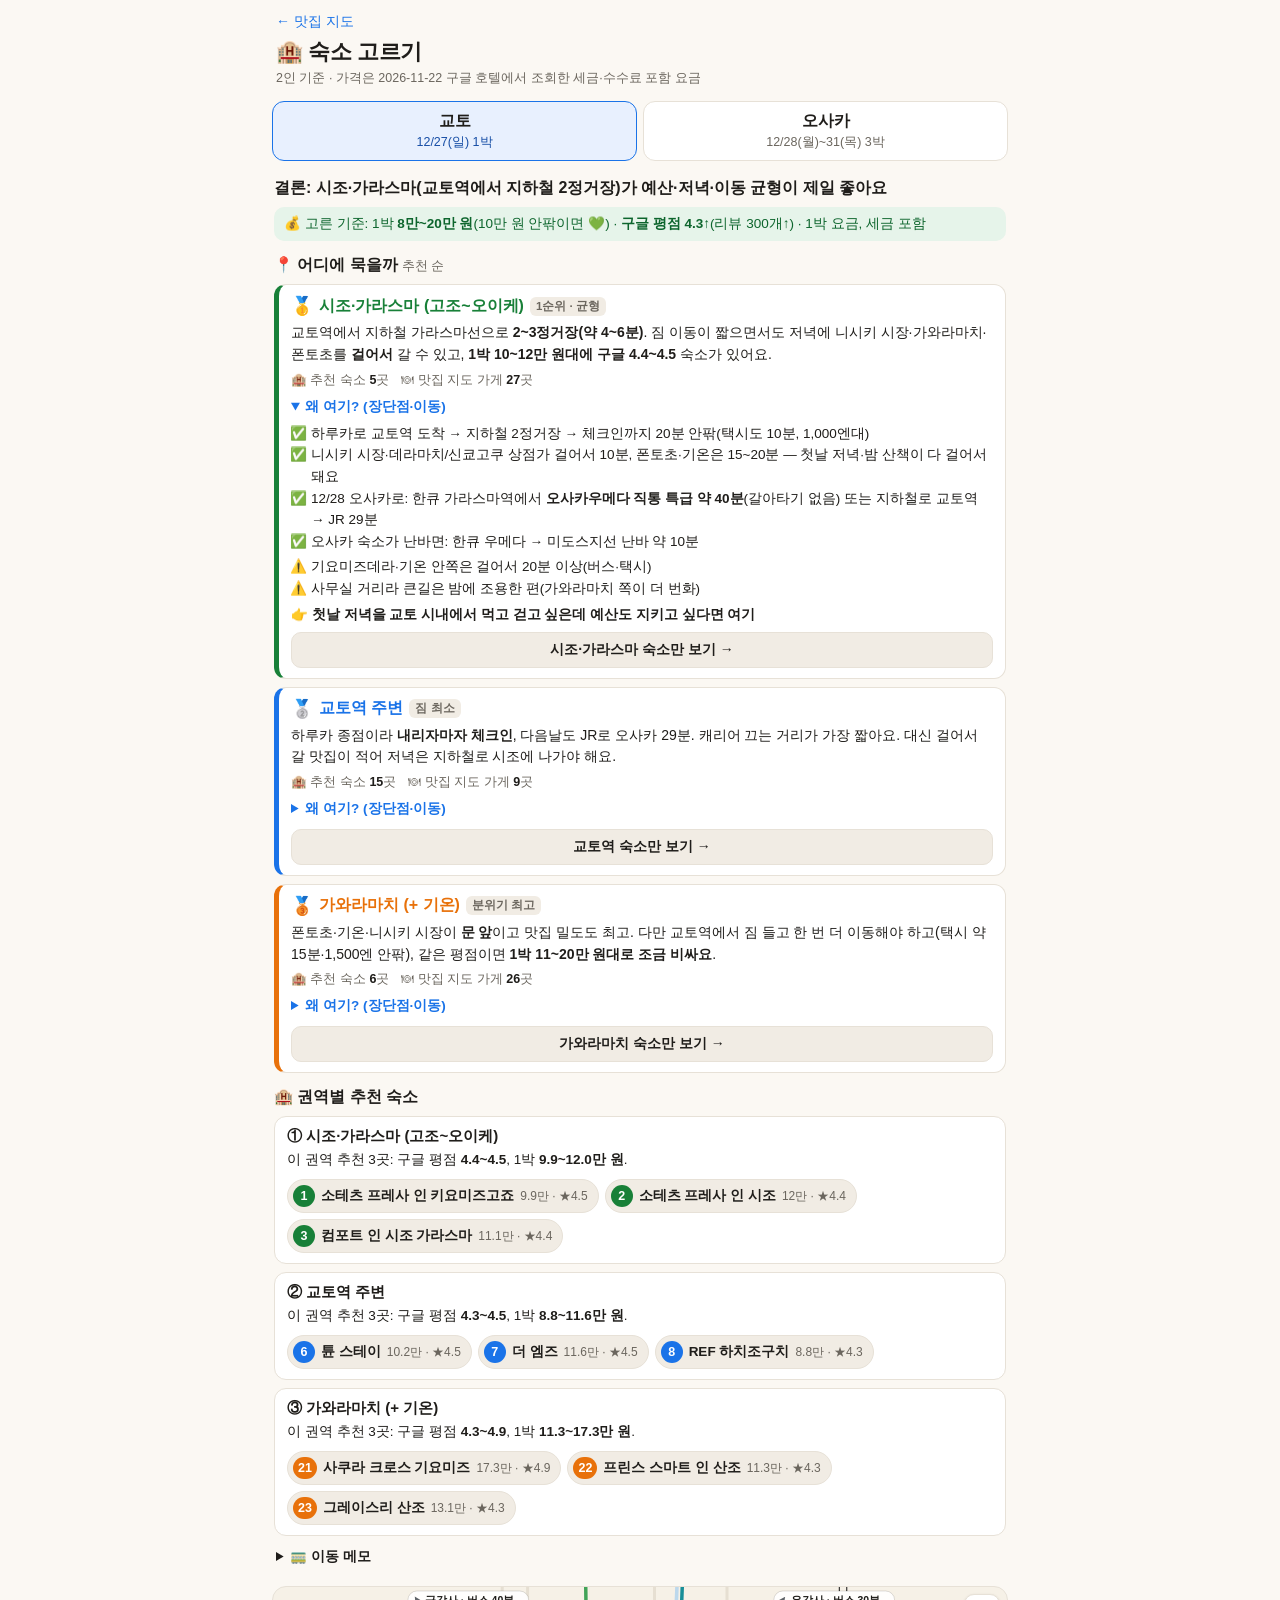
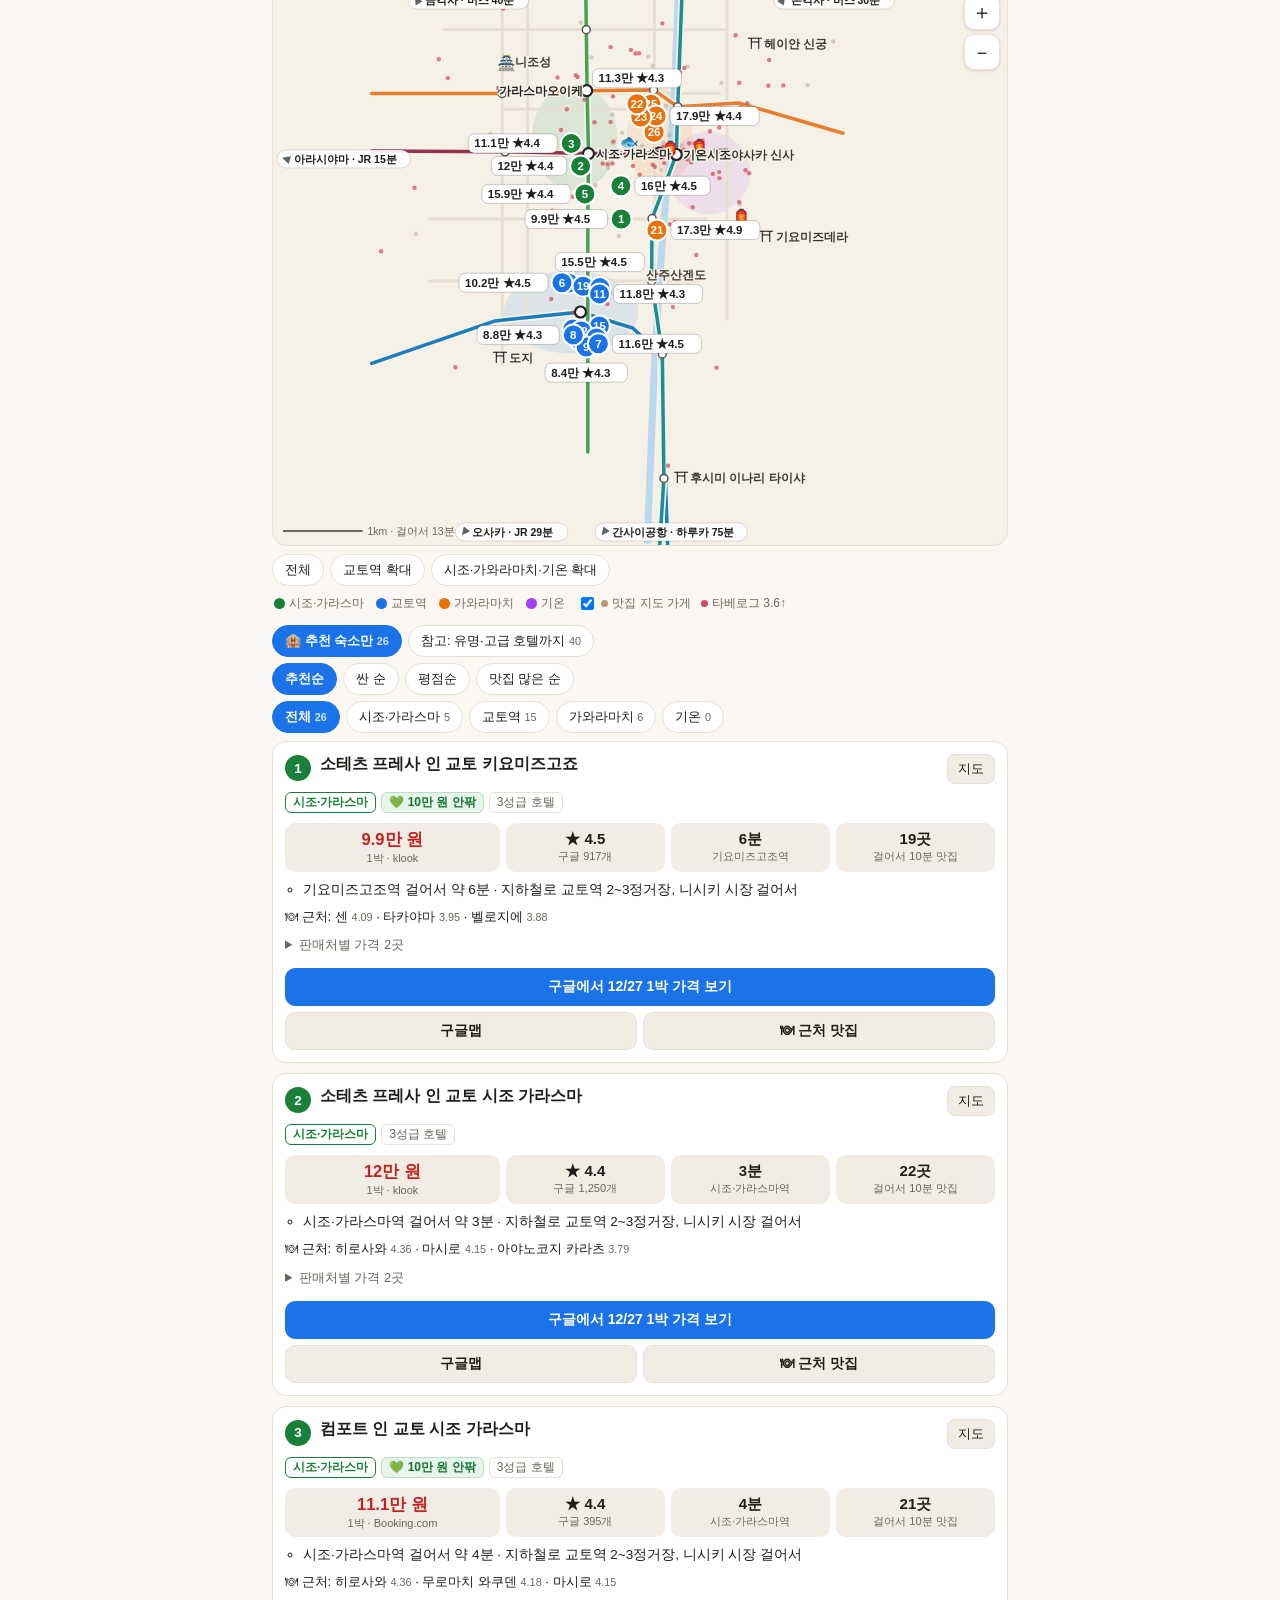
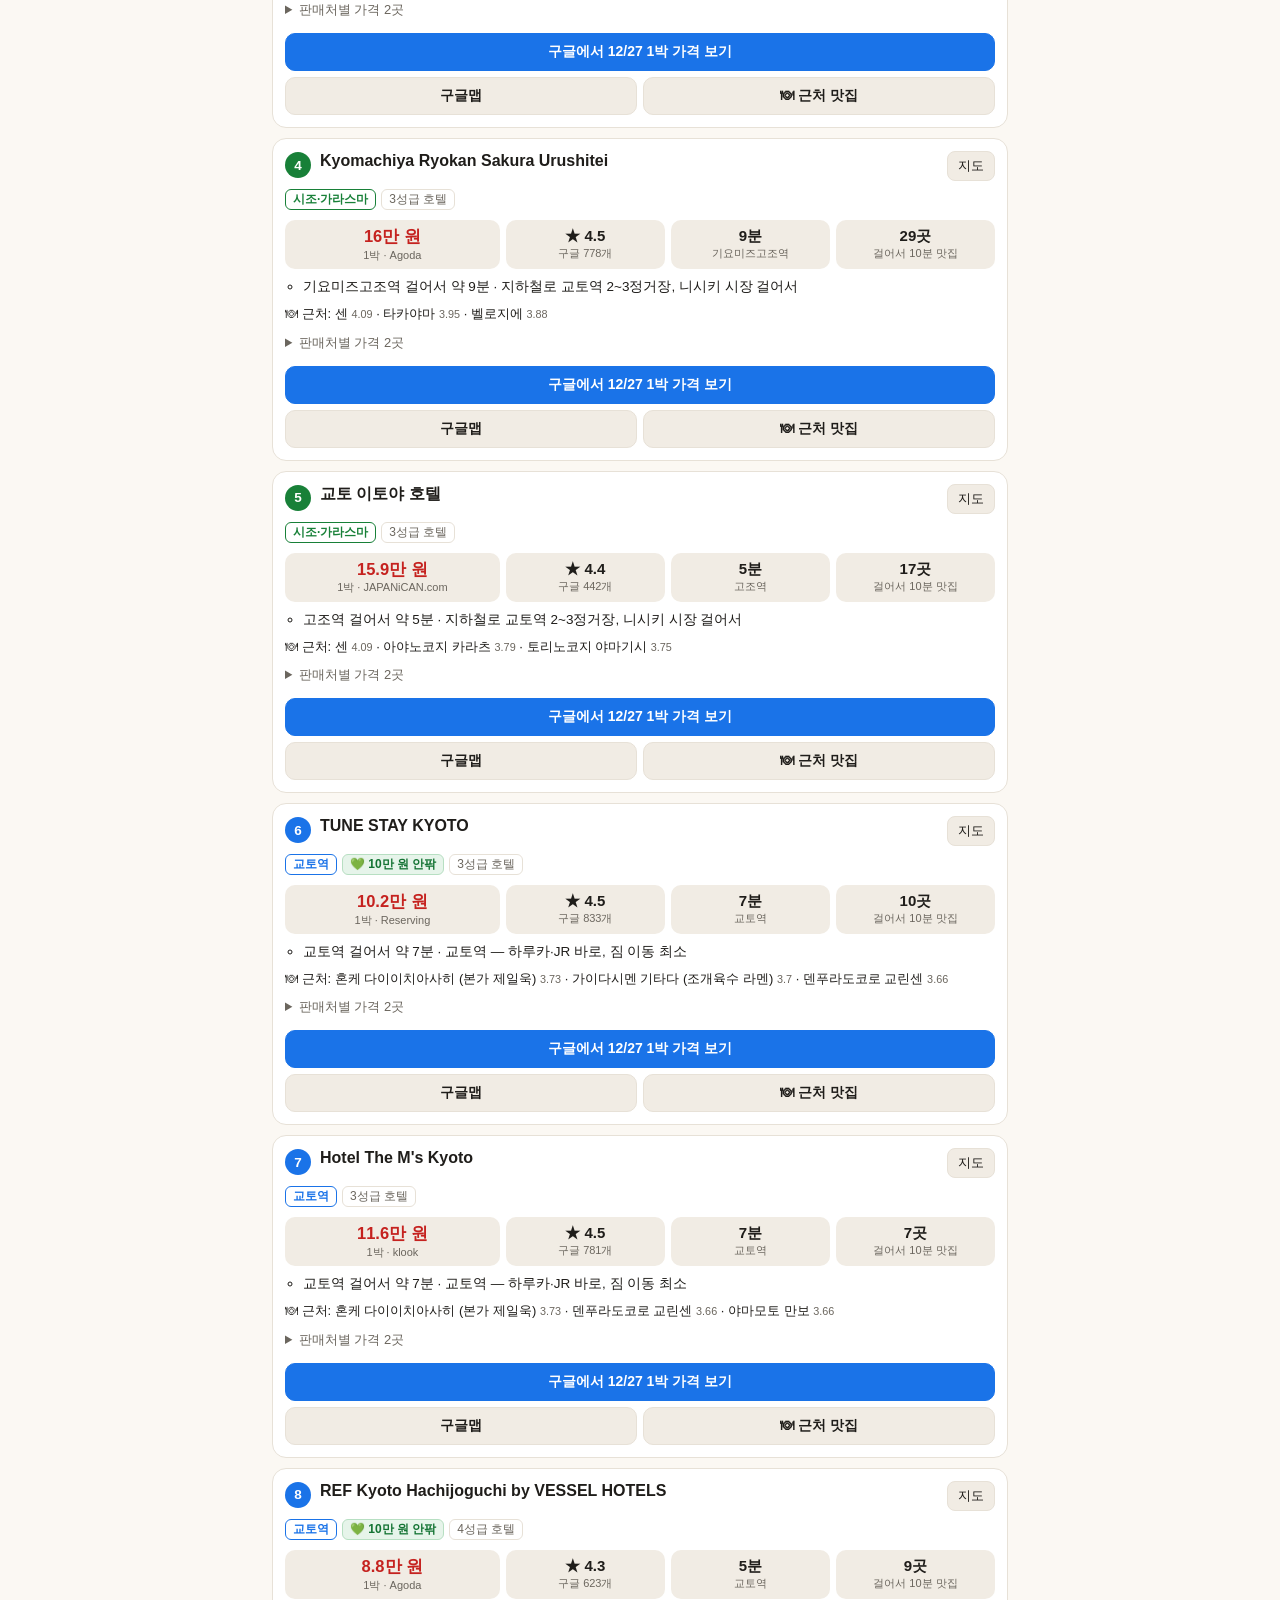
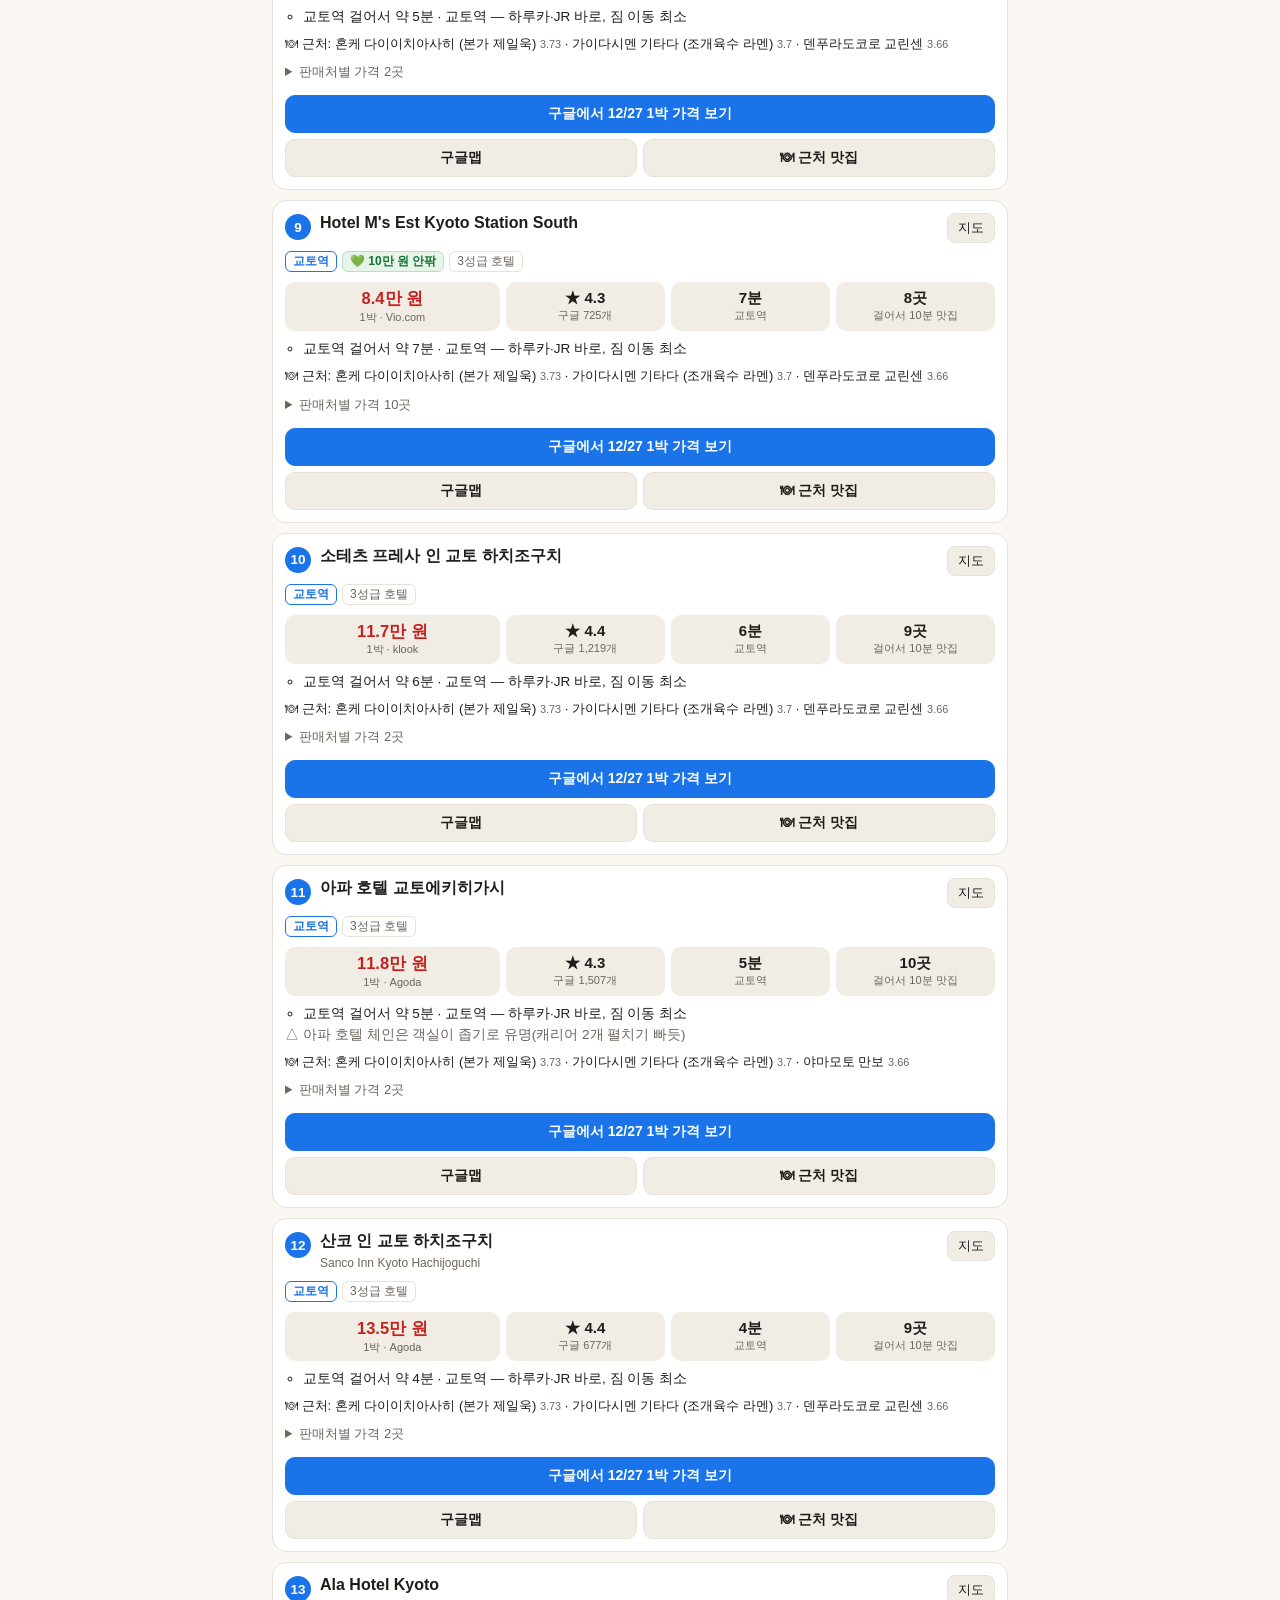
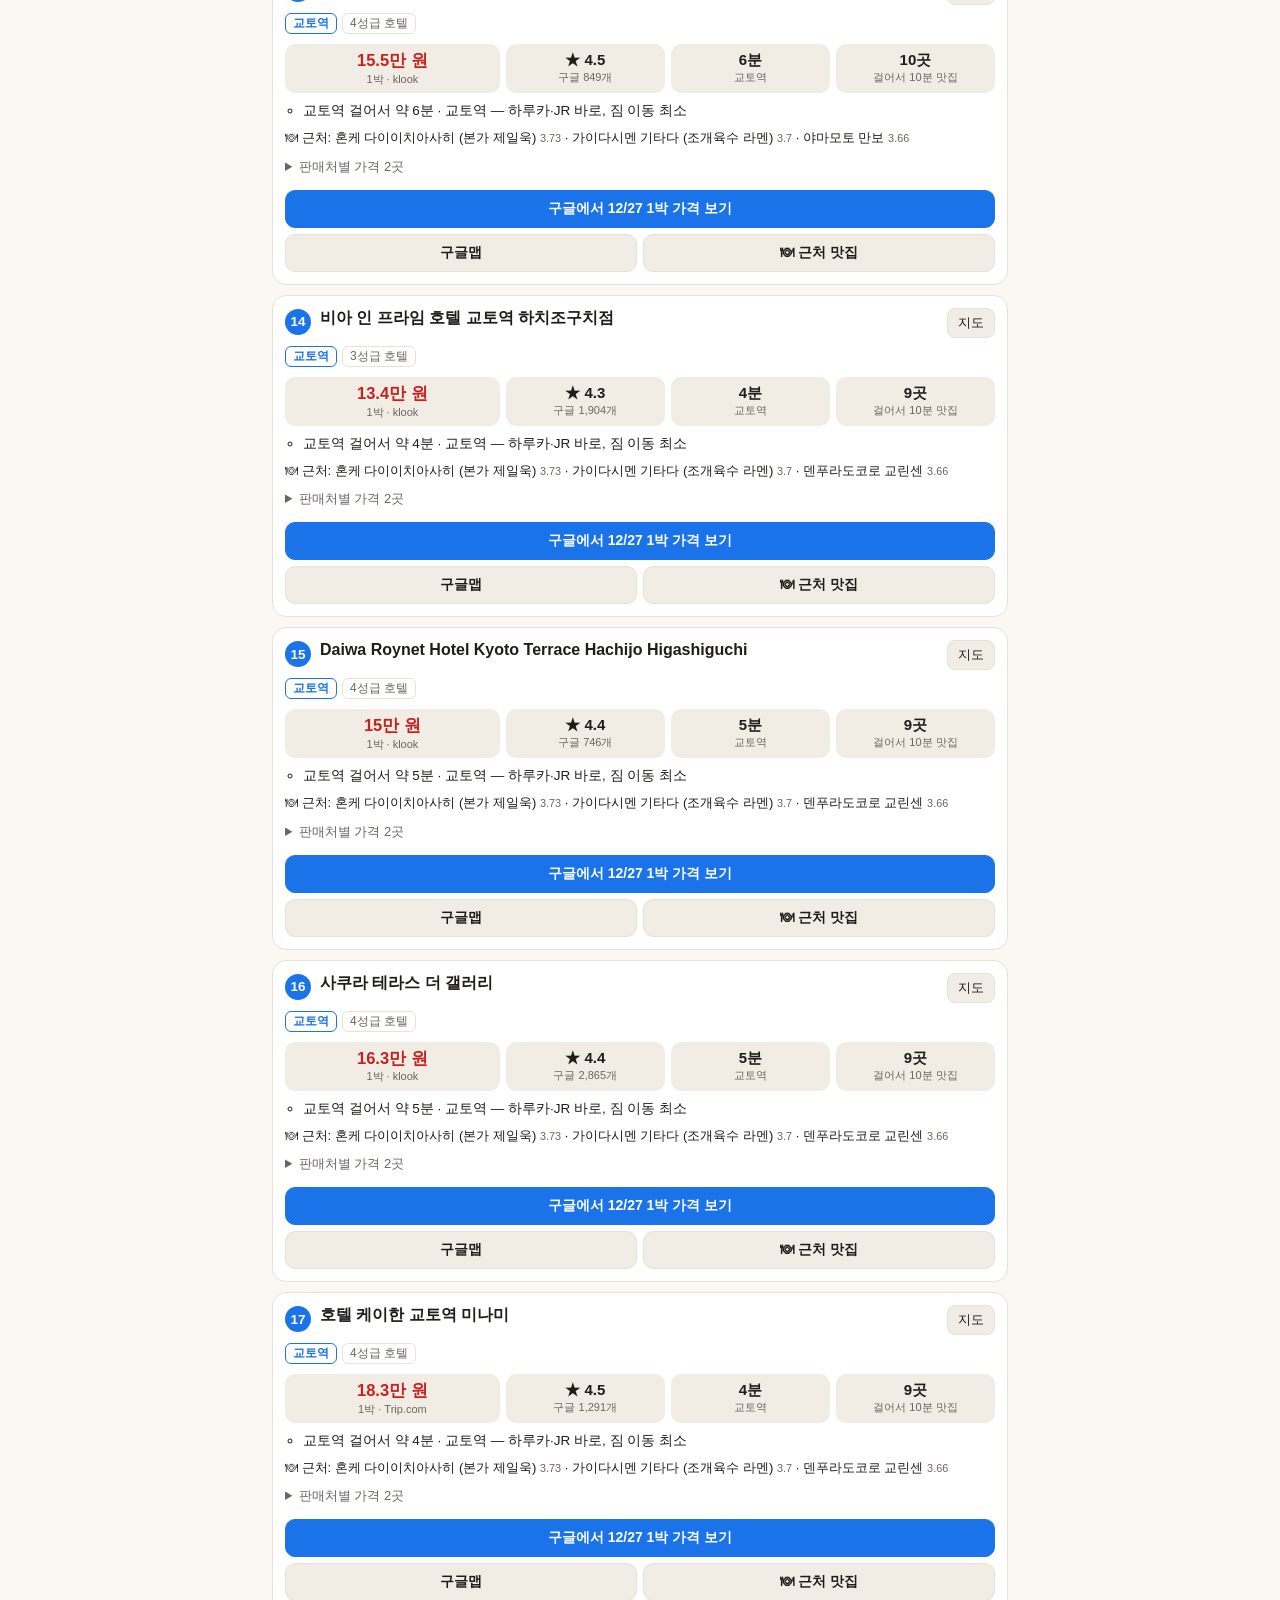
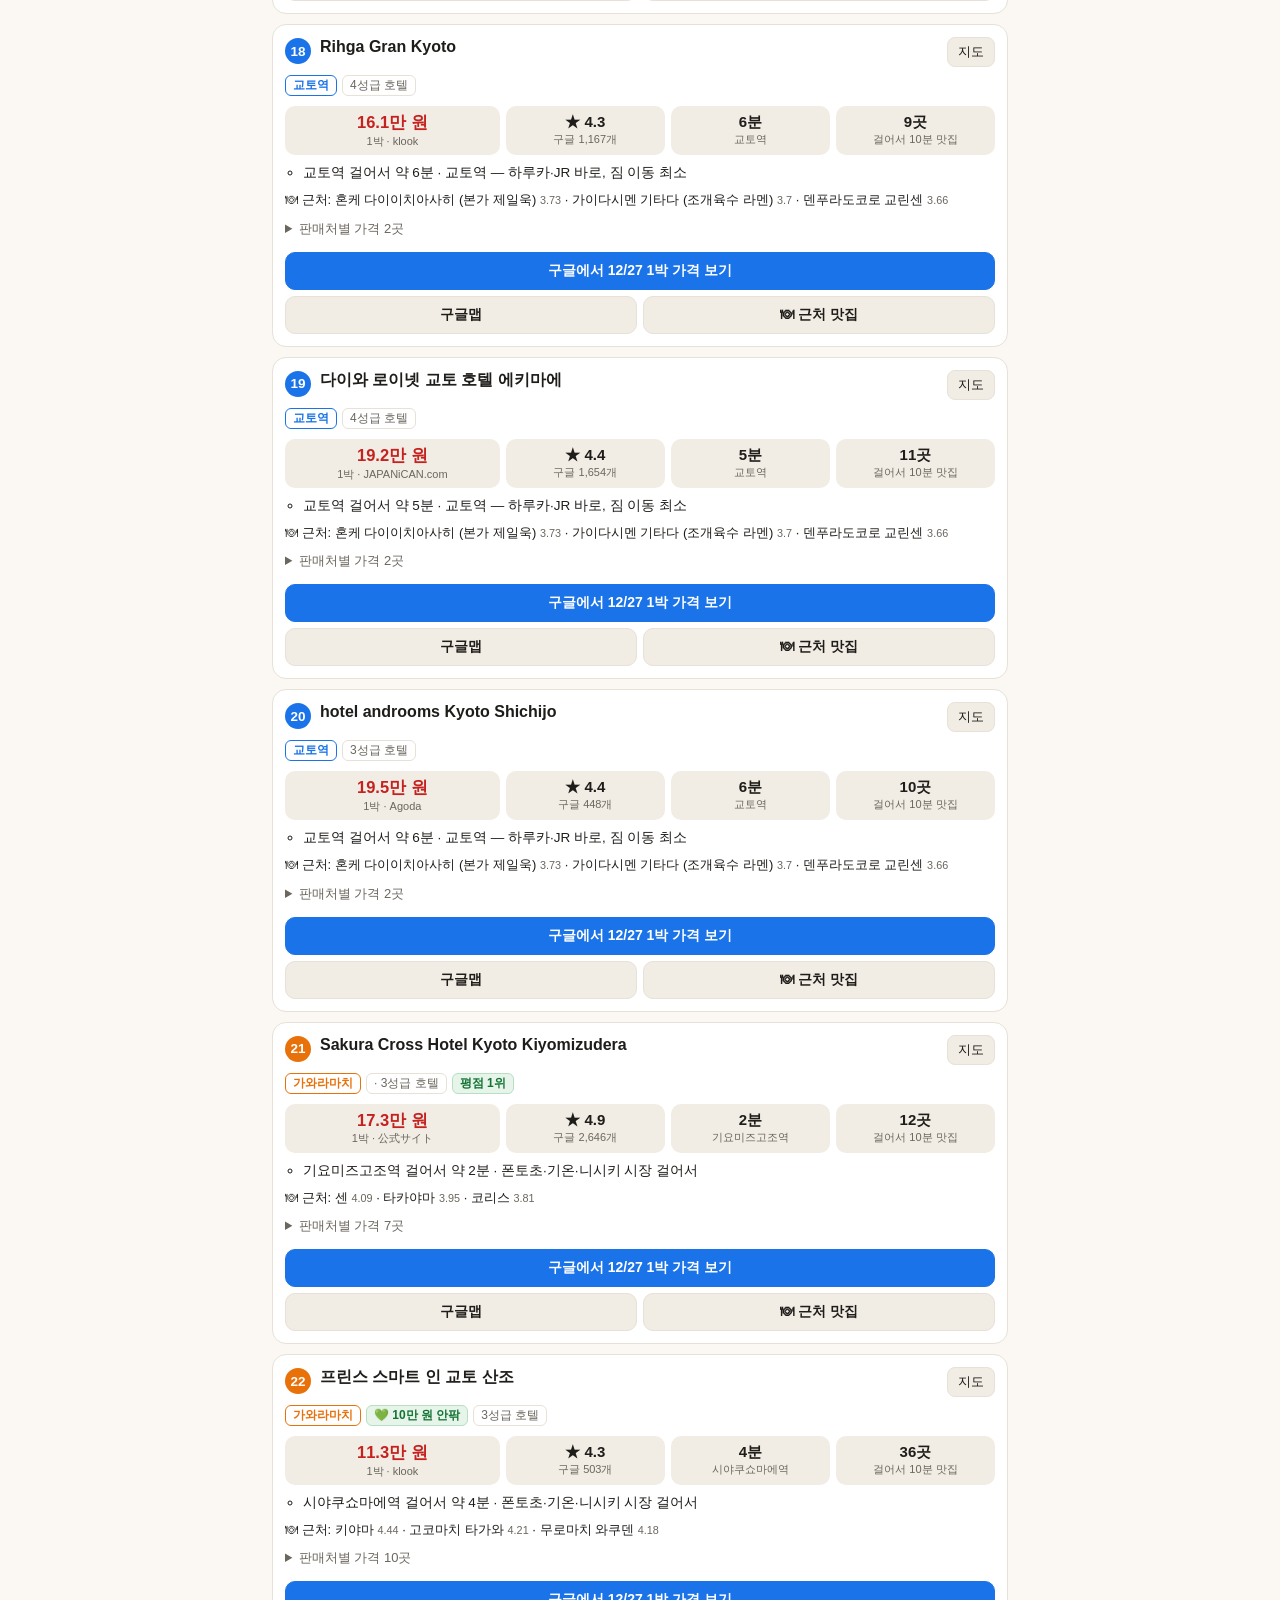
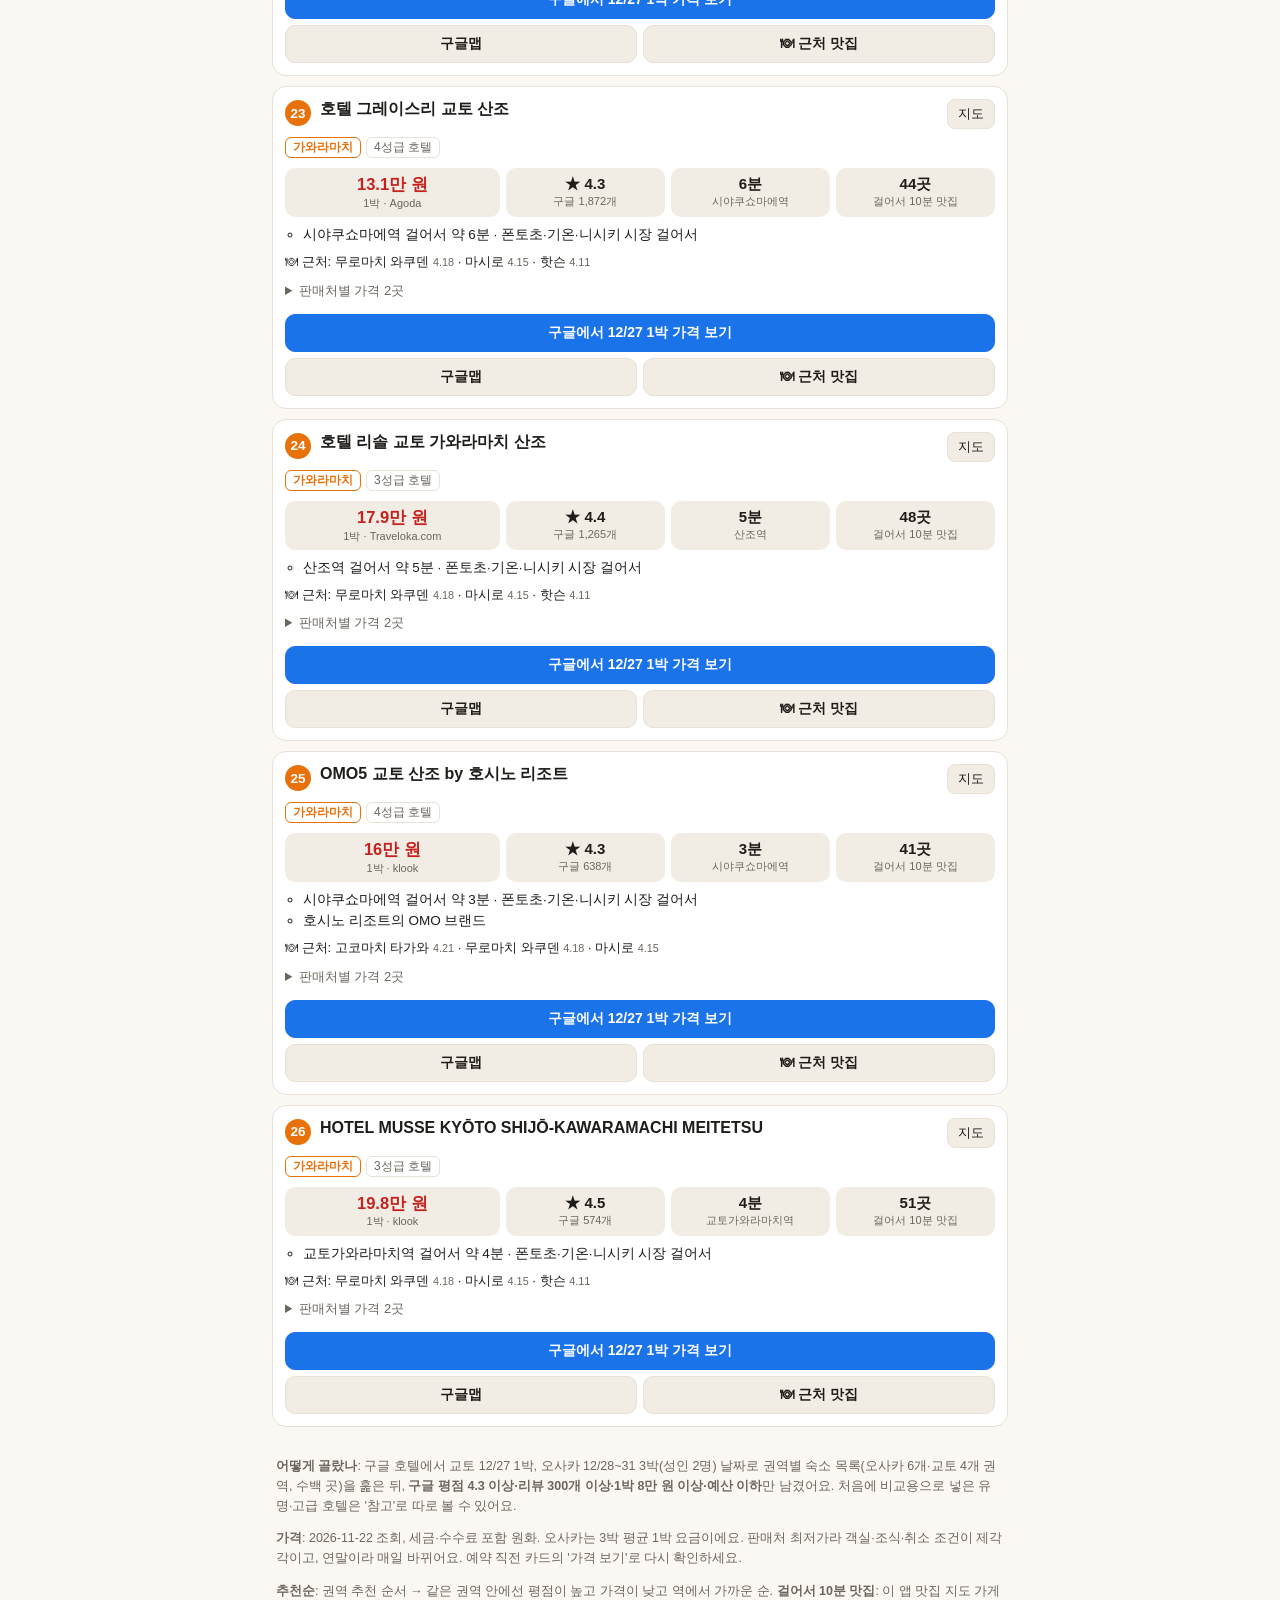
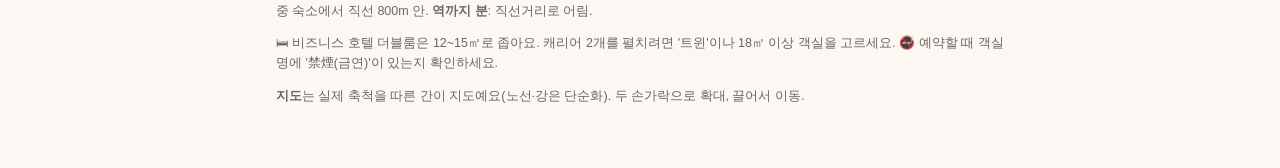
==== hotels.html @ 73c6dec4 "Add hotel picker page: Kyoto 12/27 + Osaka 12/28-31 with area recommendations - hotels.html: schemat" ====
<!doctype html>
<html lang="ko">
<head>
<meta charset="utf-8">
<meta name="viewport" content="width=device-width,initial-scale=1,viewport-fit=cover">
<title>숙소 고르기 · 교토 1박 + 오사카 3박</title>
<meta name="theme-color" content="#fbf8f3" media="(prefers-color-scheme: light)">
<meta name="theme-color" content="#14120f" media="(prefers-color-scheme: dark)">
<link rel="icon" href="assets/icons/icon-192.png">
<link rel="stylesheet" href="assets/hotels.css">
</head>
<body>
<header class="top">
  <a class="back" href="./">← 맛집 지도</a>
  <h1>🏨 숙소 고르기</h1>
  <p class="sub" id="sub"></p>
</header>
<nav class="ctabs" id="ctabs" role="tablist"></nav>
<section class="pick" id="pick"></section>
<section class="mapbox">
  <div class="smap" id="smap" aria-label="간이 지도"></div>
  <div class="zoom"><button type="button" id="zin" aria-label="확대">＋</button><button type="button" id="zout" aria-label="축소">－</button></div>
  <div class="peek" id="peek" hidden></div>
</section>
<div class="presets" id="presets"></div>
<div class="legend" id="legend"></div>
<div class="tools">
  <div class="seg" id="budgetSeg"></div>
  <div class="seg" id="sortSeg"></div>
  <div class="seg" id="areaSeg"></div>
</div>
<ol class="hlist" id="hlist"></ol>
<footer class="foot" id="foot"></footer>
<div class="toast" id="toast" hidden></div>
<script src="data/hotels.js"></script>
<script src="assets/hotels.js"></script>
</body>
</html>
---- assets/hotels.css ----
:root {
  --bg: #fbf8f3; --card: #fff; --ink: #1f1d1a; --muted: #6b665e; --line: #e7e1d7; --chip: #f1ece4; --blue: #1a73e8;
  --paper: #f6f1e7; --street: #e6dfd2; --river: #bcd8ec; --st: #ffffff;
  font-family: -apple-system, BlinkMacSystemFont, "Apple SD Gothic Neo", "Pretendard", "Noto Sans KR", "Hiragino Sans", "Noto Sans JP", "Segoe UI", sans-serif;
}
@media (prefers-color-scheme: dark) {
  :root { --bg: #14120f; --card: #1e1b17; --ink: #f2eee6; --muted: #b3aa9c; --line: #34302a; --chip: #2a2621; --paper: #1b1915; --street: #2c2822; --river: #24415a; --st: #1e1b17; }
}
* { box-sizing: border-box; }
[hidden] { display: none !important; }
html, body { margin: 0; background: var(--bg); color: var(--ink); -webkit-text-size-adjust: 100%; }
body { max-width: 760px; margin: 0 auto; padding: 0 0 calc(40px + env(safe-area-inset-bottom)); }
button { font: inherit; color: inherit; cursor: pointer; }
a { color: var(--blue); }
@media (prefers-color-scheme: dark) { a { color: #8ab4f8; } }

.top { padding: 12px 16px 4px; }
.top .back { font-size: 14px; text-decoration: none; }
.top h1 { margin: 6px 0 0; font-size: 22px; letter-spacing: -0.02em; }
.top .sub { margin: 3px 0 0; font-size: 12.5px; color: var(--muted); }

.ctabs { display: grid; grid-template-columns: 1fr 1fr; gap: 6px; padding: 10px 12px 4px; position: sticky; top: 0; z-index: 20; background: var(--bg); }
.ctabs button { border: 1.5px solid var(--line); background: var(--card); border-radius: 12px; padding: 9px 6px; text-align: center; line-height: 1.25; }
.ctabs button b { font-size: 16px; display: block; }
.ctabs button span { font-size: 12.5px; color: var(--muted); }
.ctabs button[aria-selected="true"] { border-color: var(--blue); background: #e8f0fe; }
.ctabs button[aria-selected="true"] span { color: #174ea6; }
@media (prefers-color-scheme: dark) { .ctabs button[aria-selected="true"] { background: #1c2b44; } .ctabs button[aria-selected="true"] span { color: #a8c7fa; } }

.pick { padding: 6px 14px 4px; }
.pick h2 { font-size: 16px; margin: 6px 0 8px; line-height: 1.4; }
.pk { background: var(--card); border: 1px solid var(--line); border-radius: 12px; padding: 10px 12px; margin-bottom: 8px; }
.pk-h { font-weight: 700; font-size: 15px; }
.pk p { margin: 4px 0 8px; font-size: 13.5px; line-height: 1.55; color: var(--ink); }
.pk-hs { display: flex; flex-wrap: wrap; gap: 6px; }
.pk-hs button { display: inline-flex; align-items: center; gap: 6px; border: 1px solid var(--line); background: var(--chip); border-radius: 999px; padding: 5px 10px 5px 5px; font-size: 13.5px; font-weight: 600; }
.pk-hs small { font-weight: 400; color: var(--muted); font-size: 12px; }
.move { font-size: 13.5px; margin: 4px 2px 6px; }
.move summary { cursor: pointer; font-weight: 600; padding: 4px 0; }
.move ul { margin: 4px 0 0; padding-left: 18px; line-height: 1.6; }
.warn { font-size: 13px; background: #fff4e5; border: 1px solid #f5c98b; color: #6b4300; border-radius: 10px; padding: 8px 10px; margin: 6px 0; line-height: 1.5; }
@media (prefers-color-scheme: dark) { .warn { background: #3a2a12; border-color: #6b4c1f; color: #ffd28a; } }
.no { display: inline-grid; place-items: center; min-width: 22px; height: 22px; border-radius: 999px; color: #fff; font-size: 12.5px; font-weight: 700; padding: 0 5px; }

.mapbox { position: relative; margin: 6px 12px 0; }
.smap { height: min(72vh, 560px); min-height: 340px; background: var(--paper); border: 1px solid var(--line); border-radius: 14px; overflow: hidden; touch-action: none; user-select: none; -webkit-user-select: none; cursor: grab; }
.smap svg { display: block; font-family: inherit; }
.smap .zone { opacity: 0.11; }
.smap .zone-t { font-size: 12px; font-weight: 800; opacity: 0.85; paint-order: stroke; stroke: var(--paper); stroke-width: 3px; }
.smap .street { fill: none; stroke: var(--street); stroke-width: 3; stroke-linecap: round; }
.smap .river { fill: none; stroke: var(--river); stroke-width: 7; stroke-linecap: round; stroke-linejoin: round; }
.smap .rail-case { fill: none; stroke: var(--paper); stroke-width: 7; stroke-linecap: round; stroke-linejoin: round; }
.smap .rail { fill: none; stroke-width: 3.5; stroke-linecap: round; stroke-linejoin: round; opacity: 0.9; }
.smap .st { fill: var(--st); stroke: #555; stroke-width: 1.5; }
.smap .st.main { stroke: #222; stroke-width: 2.2; }
.smap .st-t { font-size: 10.5px; fill: #555; paint-order: stroke; stroke: var(--paper); stroke-width: 3px; }
.smap .st-t.main { font-size: 11.5px; font-weight: 700; fill: #222; }
.smap .dot { fill: #b89a78; opacity: 0.45; }
.smap .dot.hi { fill: #d1495b; opacity: 0.7; }
.smap .lm-e { font-size: 15px; text-anchor: middle; }
.smap .lm-t { font-size: 11.5px; font-weight: 600; fill: #3d382f; paint-order: stroke; stroke: var(--paper); stroke-width: 3px; }
.smap .pin { cursor: pointer; }
.smap .pin .hit { fill: transparent; }
.smap .pin circle:not(.hit):not(.ring) { stroke: #fff; stroke-width: 2; }
.smap .pin .ring { fill: none; stroke: var(--blue); stroke-width: 3; }
.smap .pin text { fill: #fff; font-size: 11.5px; font-weight: 800; text-anchor: middle; pointer-events: none; }
.smap .pin.on text { font-size: 13px; }
.smap .chip rect { fill: var(--card); stroke: #0003; stroke-width: 1; }
.smap .chip text { font-size: 11.5px; font-weight: 700; fill: var(--ink); }
.smap .chip .t1 { font-size: 12.5px; font-weight: 800; }
.smap .chip.on rect { stroke: var(--blue); stroke-width: 2; }
.smap .far path { fill: #5f6368; }
.smap .far rect { fill: var(--card); stroke: #0002; opacity: 0.92; }
.smap .far .f1 { font-size: 10.5px; font-weight: 700; fill: var(--ink); }
.smap .scale line { stroke: var(--muted); stroke-width: 2; }
.smap .scale text { font-size: 10.5px; fill: var(--muted); }
@media (prefers-color-scheme: dark) {
  .smap .st { stroke: #bbb; } .smap .st.main { stroke: #eee; } .smap .st-t { fill: #bbb; } .smap .st-t.main { fill: #eee; } .smap .lm-t { fill: #e8e2d6; }
}
.zoom { position: absolute; right: 8px; top: 8px; display: flex; flex-direction: column; gap: 4px; }
.zoom button { width: 36px; height: 36px; border-radius: 10px; border: 1px solid var(--line); background: var(--card); font-size: 20px; line-height: 1; box-shadow: 0 1px 3px #0002; }
.peek { position: absolute; left: 8px; right: 8px; bottom: 8px; background: var(--card); border: 1px solid var(--line); border-radius: 12px; padding: 10px 12px; box-shadow: 0 4px 16px #0003; }
.peek .x { position: absolute; right: 6px; top: 6px; border: 0; background: none; font-size: 16px; width: 32px; height: 32px; }
.pk-n { display: flex; align-items: center; gap: 7px; padding-right: 30px; font-size: 15px; }
.pk-m { font-size: 13px; color: var(--muted); margin: 4px 0 8px; }
.pk-m b { color: var(--ink); }
.pk-b { display: flex; gap: 8px; }
.pk-b button, .pk-b a { flex: 1; text-align: center; border: 1px solid var(--line); border-radius: 10px; padding: 8px; font-size: 14px; background: var(--chip); text-decoration: none; color: var(--ink); font-weight: 600; }
.pk-b a { background: var(--blue); border-color: var(--blue); color: #fff; }

.presets { display: flex; gap: 6px; overflow-x: auto; padding: 8px 12px 2px; scrollbar-width: none; }
.presets::-webkit-scrollbar { display: none; }
.presets button { white-space: nowrap; border: 1px solid var(--line); background: var(--card); border-radius: 999px; padding: 6px 12px; font-size: 13px; }
.legend { display: flex; flex-wrap: wrap; gap: 4px 12px; padding: 6px 14px; font-size: 12px; color: var(--muted); align-items: center; }
.legend span, .legend label { display: inline-flex; align-items: center; gap: 4px; }
.legend i { display: inline-block; width: 11px; height: 11px; border-radius: 99px; }
.legend i.dl { width: 7px; height: 7px; background: #b89a78; }
.legend i.dl.hi { background: #d1495b; margin-left: 6px; }

.tools { padding: 6px 12px 2px; display: flex; flex-direction: column; gap: 6px; position: sticky; top: 62px; z-index: 10; background: var(--bg); }
.seg { display: flex; gap: 6px; overflow-x: auto; scrollbar-width: none; }
.seg::-webkit-scrollbar { display: none; }
.seg button { white-space: nowrap; border: 1px solid var(--line); background: var(--card); border-radius: 999px; padding: 6px 12px; font-size: 13px; }
.seg button small { color: var(--muted); }
.seg button[aria-pressed="true"] { background: var(--blue); border-color: var(--blue); color: #fff; font-weight: 600; }
.seg button[aria-pressed="true"] small { color: #fffc; }

.hlist { list-style: none; margin: 0; padding: 6px 12px; display: flex; flex-direction: column; gap: 10px; }
.hc { background: var(--card); border: 1px solid var(--line); border-radius: 14px; padding: 12px; scroll-margin-top: 130px; transition: box-shadow 0.2s; }
.hc.on { border-color: var(--blue); box-shadow: 0 0 0 2px #1a73e855; }
.hc.flash { box-shadow: 0 0 0 4px #1a73e888; }
.hc-top { display: flex; align-items: flex-start; gap: 9px; }
.hc-top .no { margin-top: 1px; min-width: 26px; height: 26px; font-size: 13.5px; }
.nm { flex: 1; min-width: 0; line-height: 1.3; }
.nm b { font-size: 16px; display: block; }
.nm small { font-size: 12px; color: var(--muted); }
.onmap { border: 1px solid var(--line); background: var(--chip); border-radius: 8px; padding: 5px 10px; font-size: 13px; }
.tags { display: flex; flex-wrap: wrap; gap: 5px; margin: 8px 0 0; }
.tags span { font-size: 12px; border: 1px solid var(--line); border-radius: 6px; padding: 1px 7px; color: var(--muted); }
.tags .ta { font-weight: 700; }
.tags .tb { background: #e6f4ea; border-color: #b7dfc2; color: #137333; font-weight: 700; }
@media (prefers-color-scheme: dark) { .tags .tb { background: #16301f; border-color: #2c5a3a; color: #8fdca5; } }
.kv { display: grid; grid-template-columns: 1.35fr 1fr 1fr 1fr; gap: 6px; margin: 10px 0 4px; }
.kv > div { background: var(--chip); border-radius: 10px; padding: 7px 6px; text-align: center; line-height: 1.2; min-width: 0; }
.kv b { display: block; font-size: 15px; }
.kv .kv-p b { font-size: 16.5px; color: #c5221f; }
@media (prefers-color-scheme: dark) { .kv .kv-p b { color: #ff8a80; } }
.kv small { display: block; font-size: 11px; color: var(--muted); margin-top: 2px; overflow-wrap: anywhere; }
.pros { margin: 8px 0 4px; padding-left: 18px; font-size: 13.5px; line-height: 1.55; }
.pros li.con { color: var(--muted); list-style: "△ "; }
.food { font-size: 13px; margin: 6px 0; line-height: 1.5; color: var(--ink); }
.food small { color: var(--muted); }
.vend { font-size: 13px; margin: 6px 0; }
.vend summary { cursor: pointer; color: var(--muted); padding: 4px 0; }
.vend table { width: 100%; border-collapse: collapse; margin-top: 4px; }
.vend td, .vend th { padding: 4px 6px; border-bottom: 1px solid var(--line); text-align: right; font-variant-numeric: tabular-nums; }
.vend td:first-child, .vend th:first-child { text-align: left; }
.vend th { font-weight: 600; color: var(--muted); font-size: 12px; }
.vend tr.off td { font-weight: 600; }
.cnote { font-size: 12px; color: var(--muted); margin: 6px 0 0; line-height: 1.5; }
.btns { display: grid; grid-template-columns: 1fr 1fr; gap: 6px; margin-top: 10px; }
.btns a { text-align: center; border: 1px solid var(--line); border-radius: 10px; padding: 9px 6px; font-size: 14px; text-decoration: none; color: var(--ink); background: var(--chip); font-weight: 600; }
.btns a.b1 { grid-column: 1 / -1; background: var(--blue); border-color: var(--blue); color: #fff; }
.foot { padding: 10px 16px; font-size: 12.5px; color: var(--muted); line-height: 1.6; }
.toast { position: fixed; left: 50%; bottom: calc(20px + env(safe-area-inset-bottom)); transform: translateX(-50%); background: #202124; color: #fff; padding: 9px 14px; border-radius: 10px; font-size: 14px; z-index: 50; max-width: 90vw; }
@media (max-width: 380px) { .kv { grid-template-columns: 1fr 1fr; } }

.budget { font-size: 13.5px; margin: 0 0 6px; padding: 8px 10px; background: #e6f4ea; border-radius: 10px; color: #0d652d; }
@media (prefers-color-scheme: dark) { .budget { background: #16301f; color: #a8e0b6; } }
.sec { font-size: 15.5px; margin: 14px 0 8px; }
.sec small { font-weight: 400; color: var(--muted); font-size: 12.5px; }
.ar { background: var(--card); border: 1px solid var(--line); border-left: 5px solid; border-radius: 12px; padding: 10px 12px; margin-bottom: 8px; }
.ar-h { display: flex; align-items: center; gap: 6px; font-size: 16px; }
.ar-m { font-size: 18px; }
.ar-tag { font-size: 11.5px; font-weight: 700; background: var(--chip); border-radius: 6px; padding: 2px 6px; color: var(--muted); }
.ar-v { margin: 5px 0 6px; font-size: 14px; line-height: 1.55; }
.ar-n { display: flex; flex-wrap: wrap; gap: 4px 12px; font-size: 12.5px; color: var(--muted); }
.ar-n b { color: var(--ink); }
.ar details { margin-top: 6px; font-size: 13.5px; }
.ar summary { cursor: pointer; font-weight: 600; color: var(--blue); padding: 3px 0; }
@media (prefers-color-scheme: dark) { .ar summary { color: #8ab4f8; } }
.ar-p, .ar-c { margin: 4px 0; padding-left: 20px; line-height: 1.6; }
.ar-p li { list-style: "✅ "; }
.ar-c li { list-style: "⚠️ "; color: var(--ink); }
.ar-w { margin: 6px 0 0; font-weight: 600; }
.ar-go { margin-top: 8px; width: 100%; border: 1px solid var(--line); background: var(--chip); border-radius: 10px; padding: 8px; font-size: 14px; font-weight: 600; }
.tags .tg { background: #e6f4ea; border-color: #b7dfc2; color: #137333; font-weight: 700; }
.tags .tx { background: #fce8e6; border-color: #f6c7c3; color: #a50e0e; font-weight: 700; }
@media (prefers-color-scheme: dark) { .tags .tg { background: #16301f; border-color: #2c5a3a; color: #8fdca5; } .tags .tx { background: #3a1a1a; border-color: #6b2c2c; color: #ff9b9b; } }
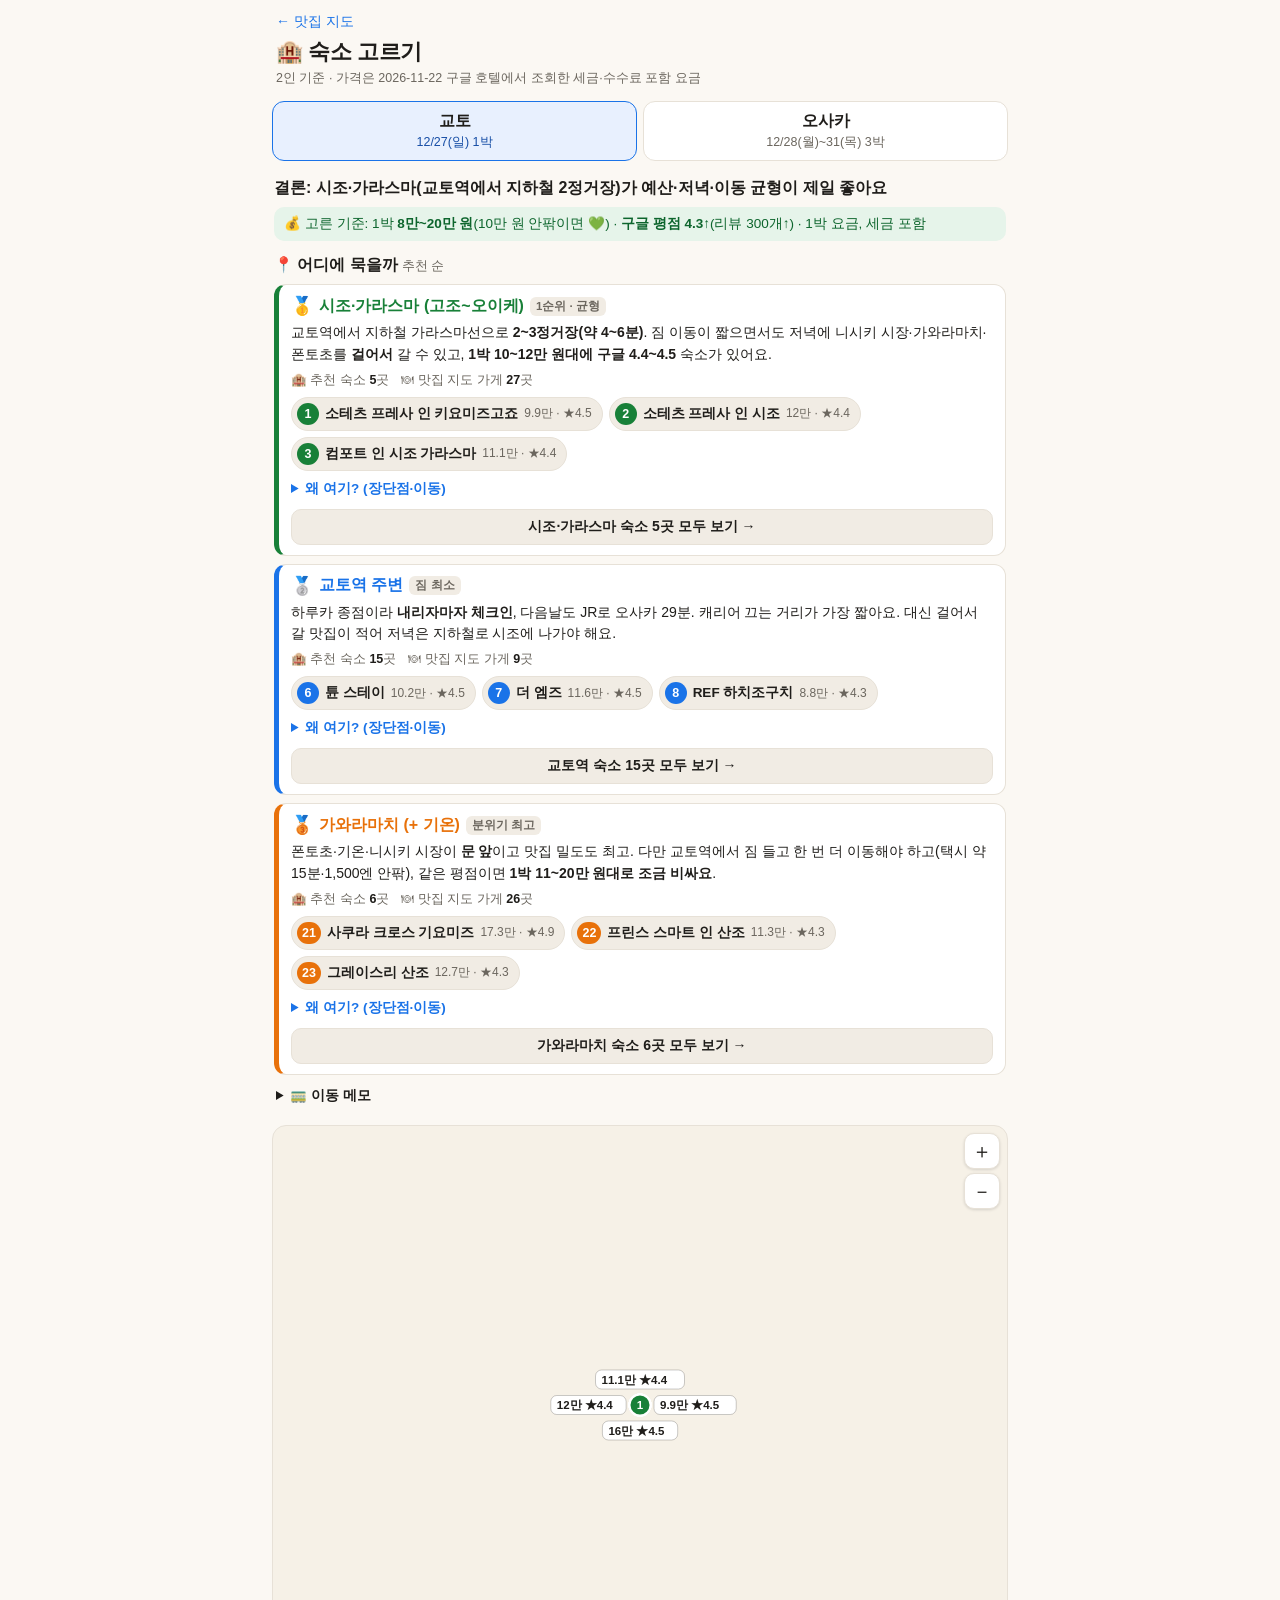
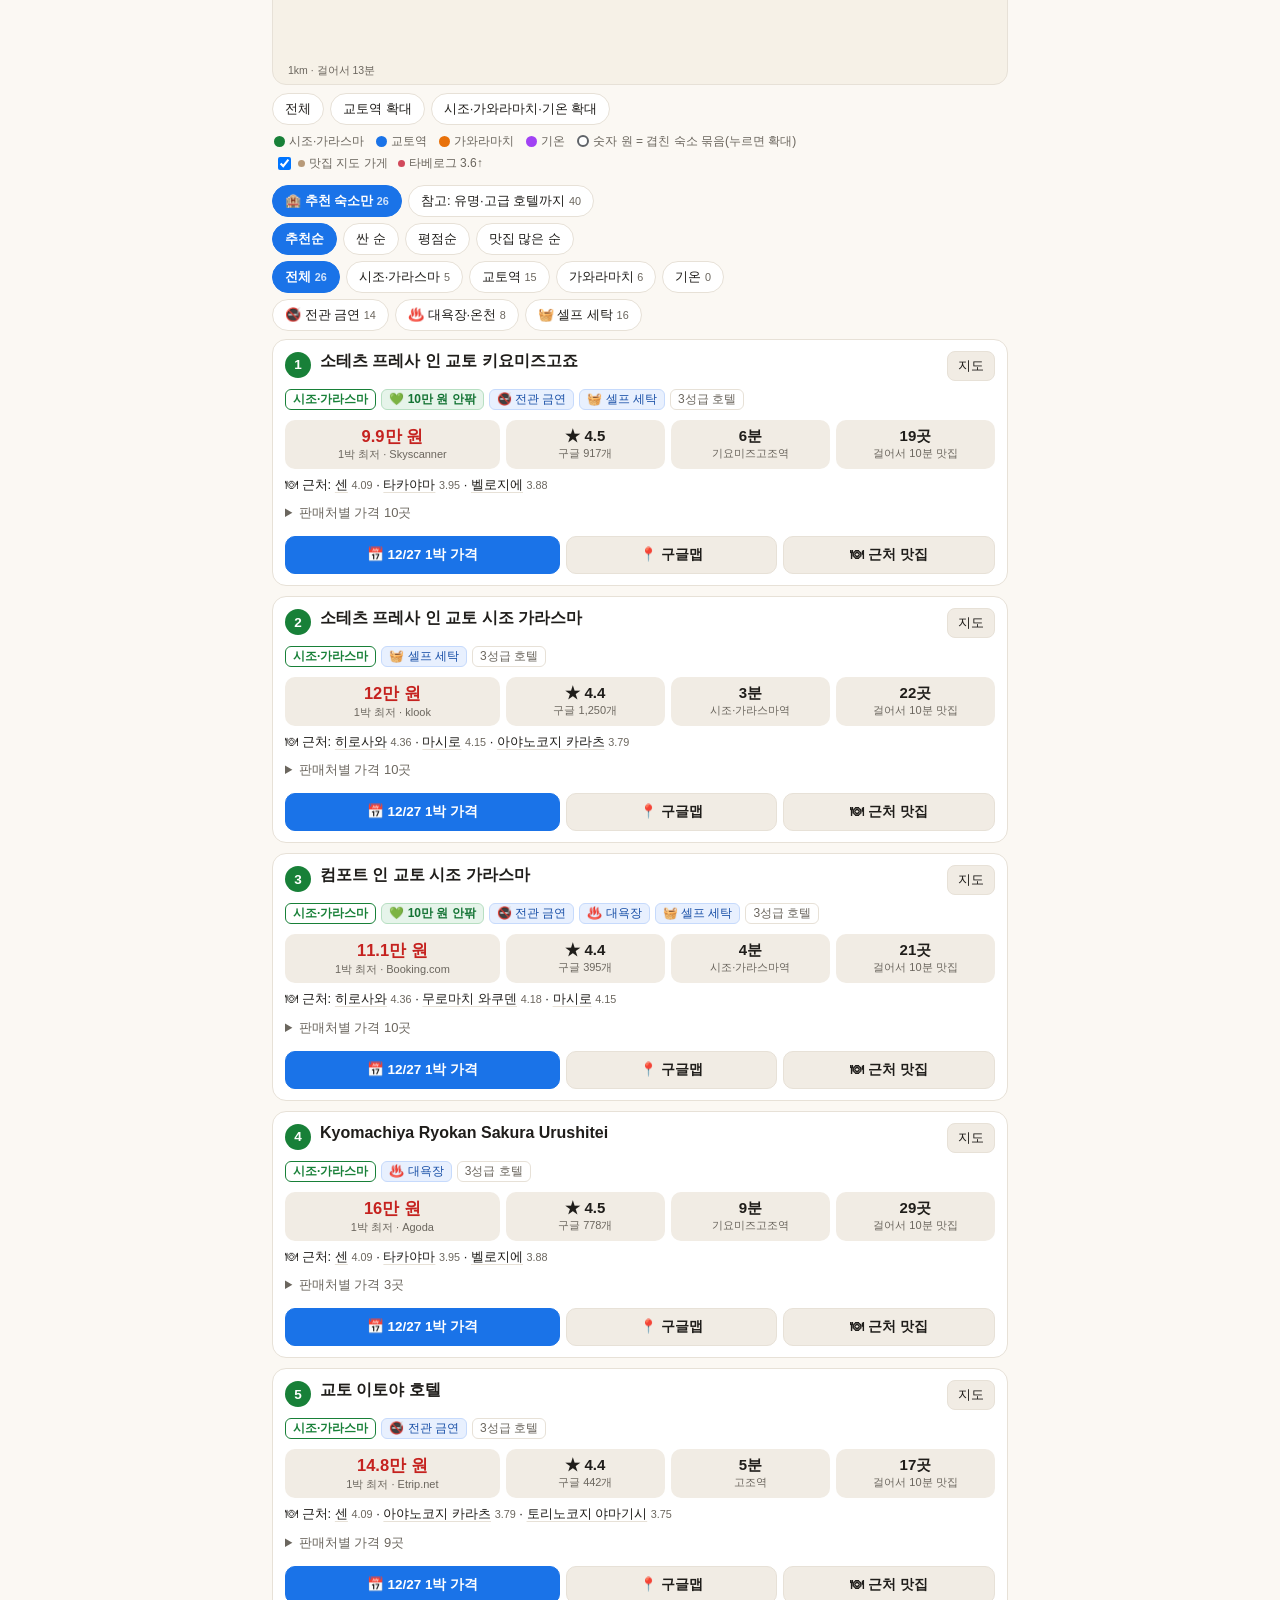
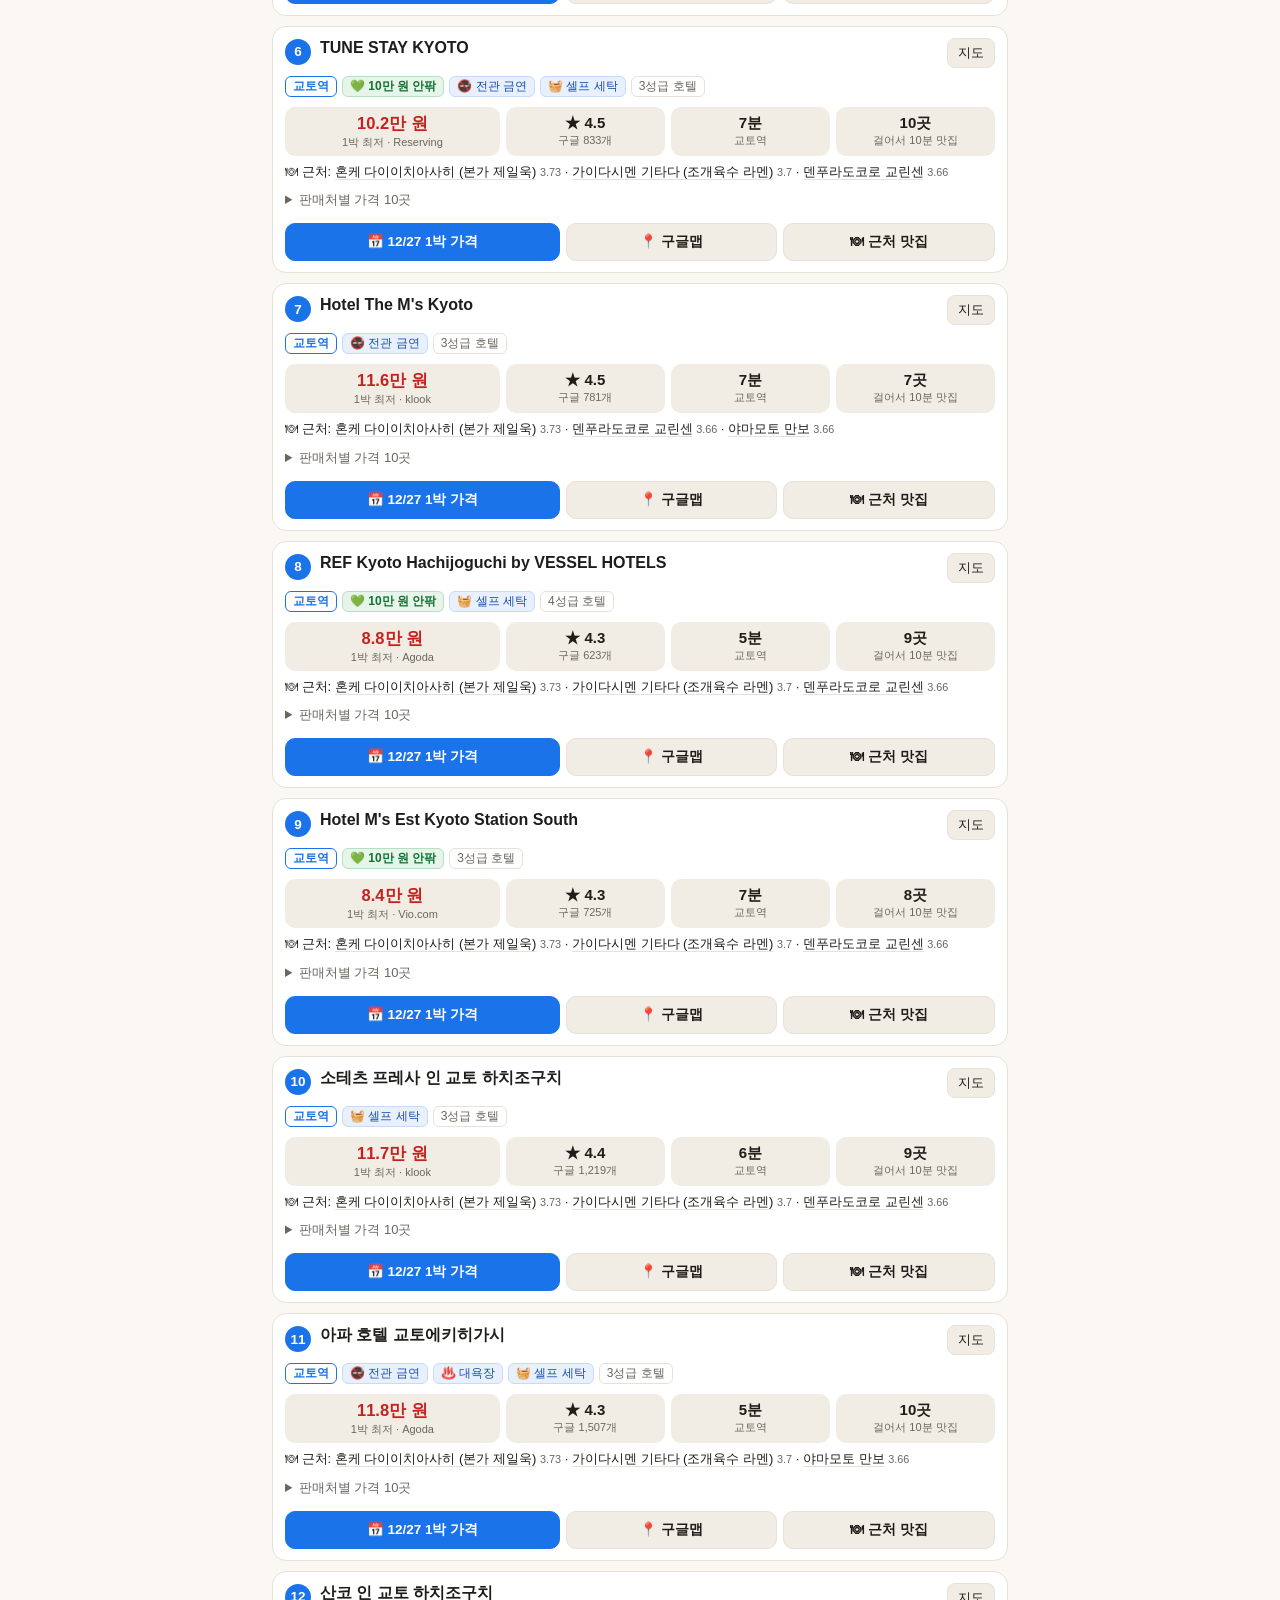
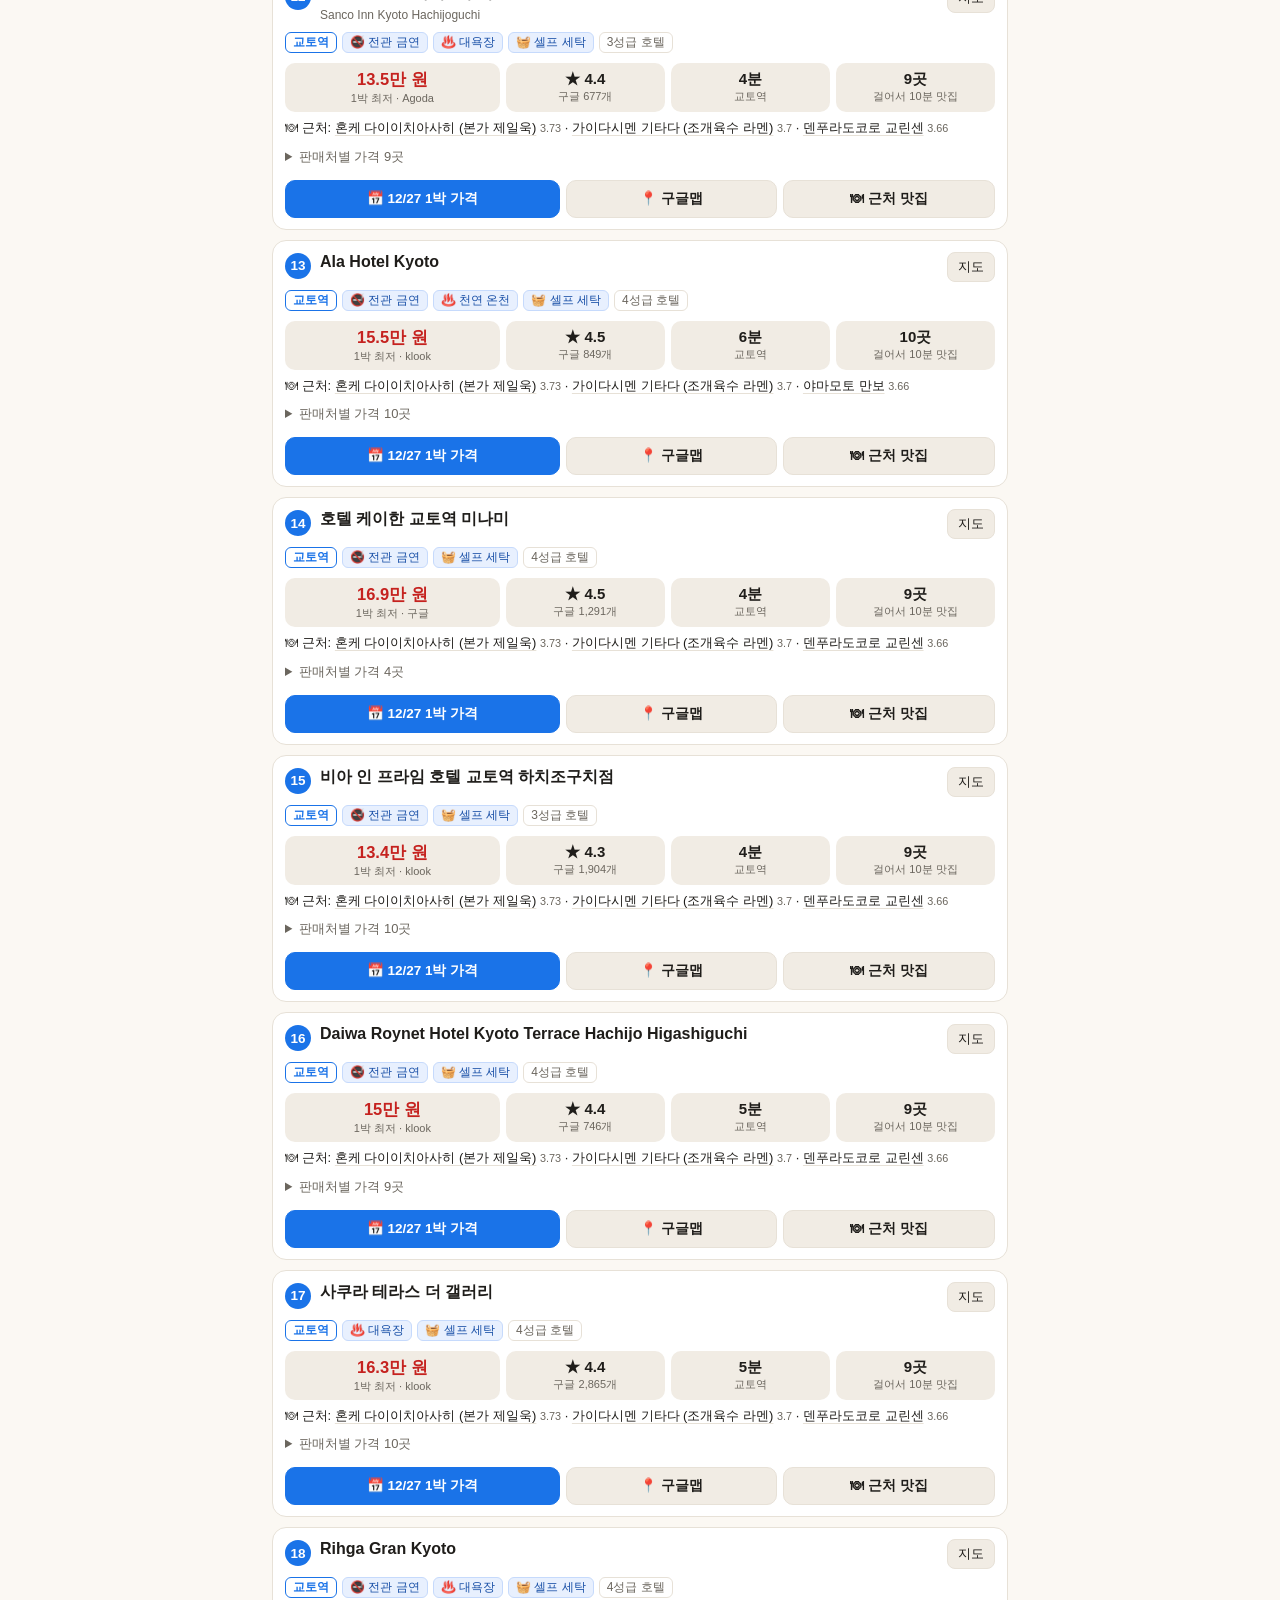
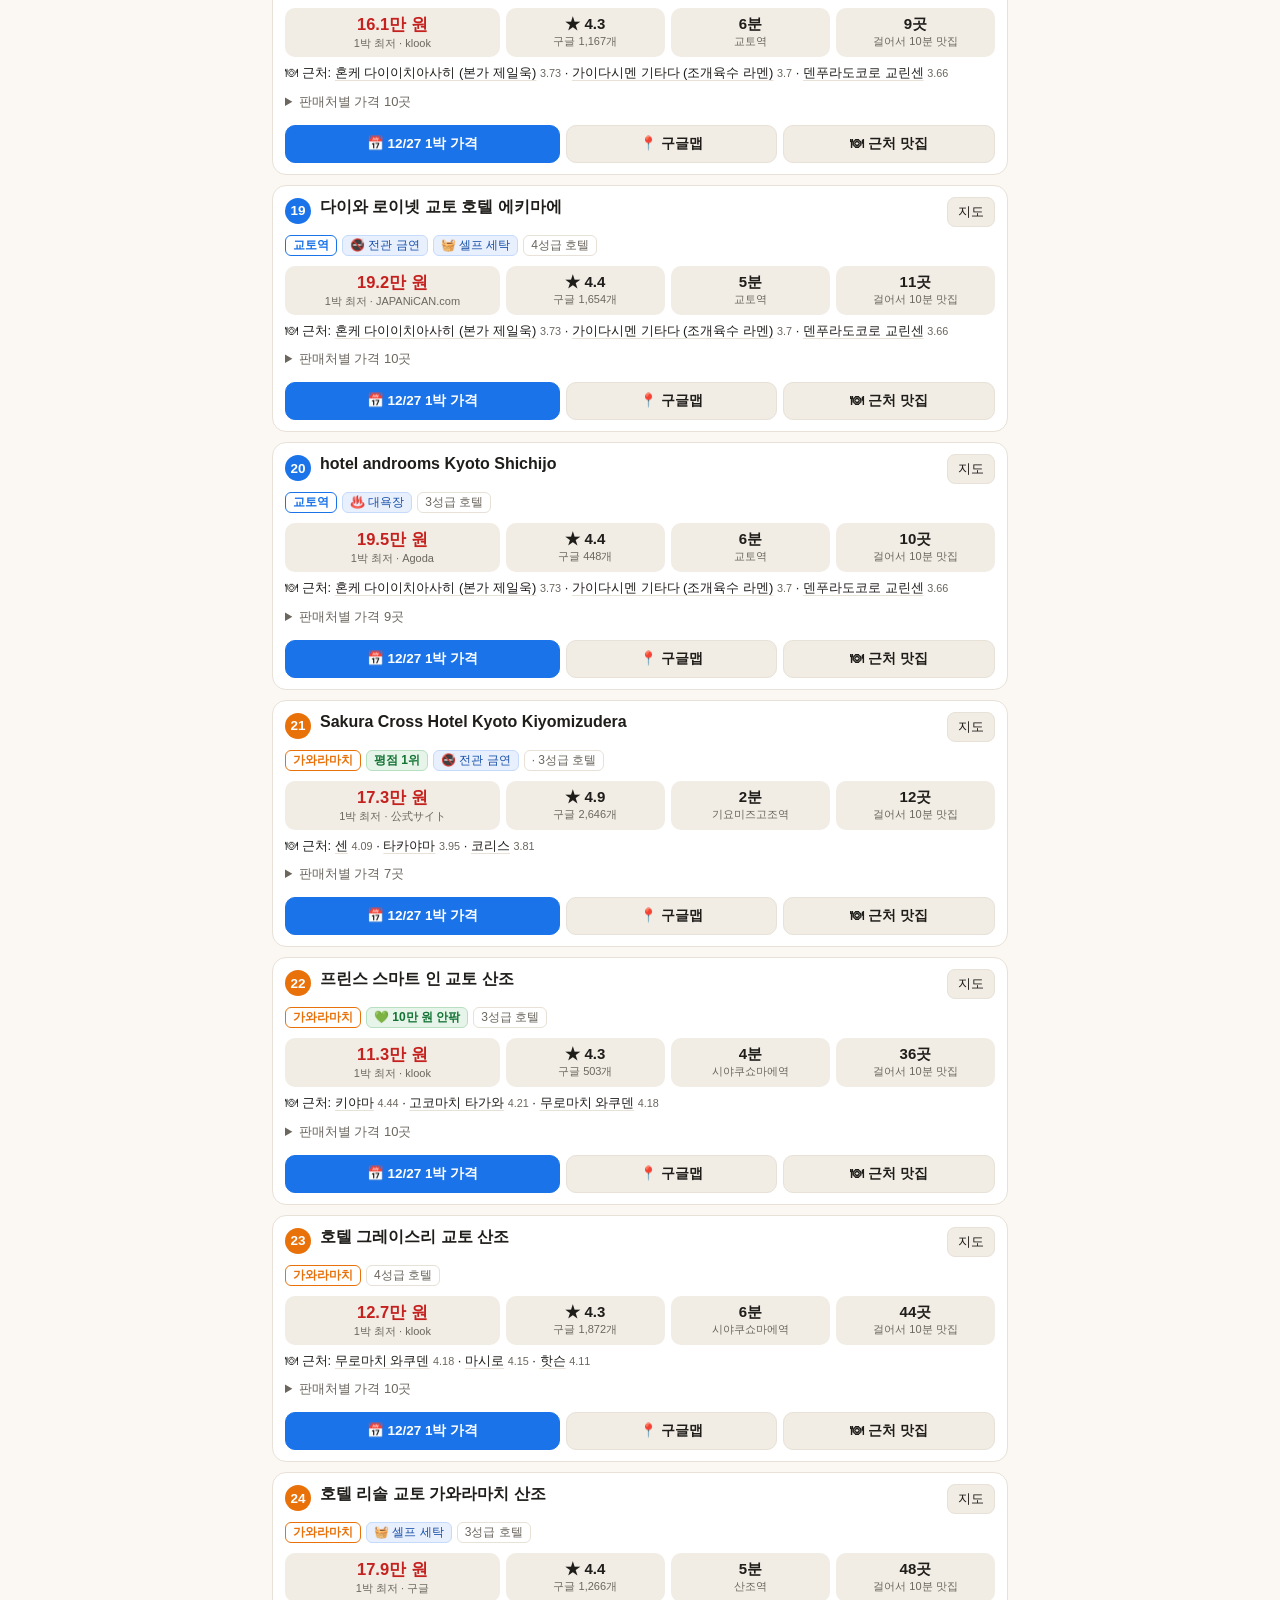
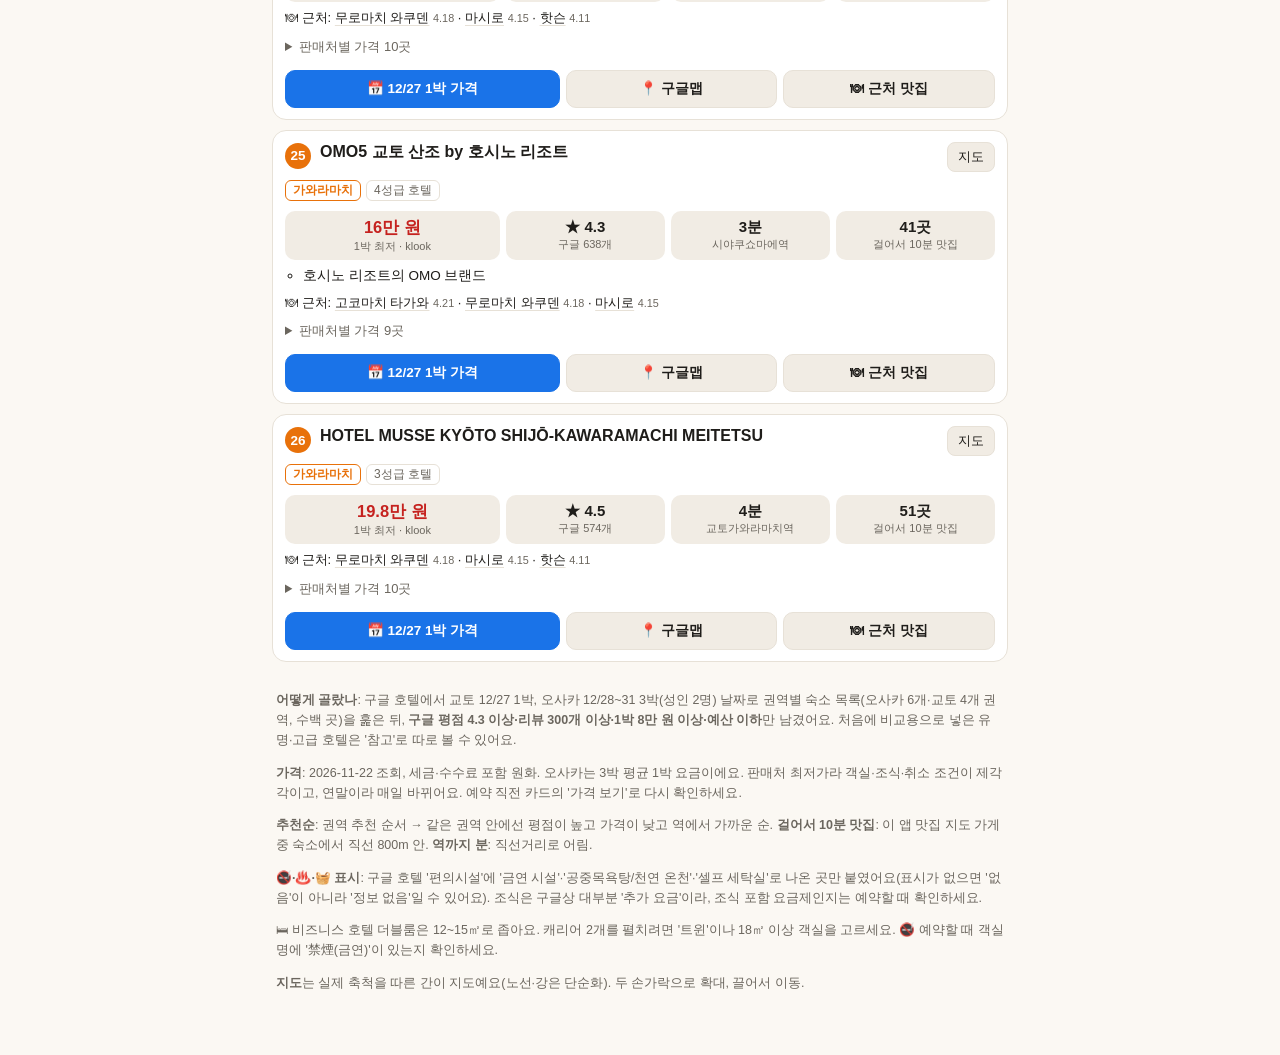
==== commit dfbb47da: "Hotel page critique: shorter page, pin clusters, amenities, refreshed prices - Area cards now show t" ====
--- a/hotels.html
+++ b/hotels.html
@@ -28,6 +28,7 @@
   <div class="seg" id="budgetSeg"></div>
   <div class="seg" id="sortSeg"></div>
   <div class="seg" id="areaSeg"></div>
+  <div class="seg" id="amenSeg"></div>
 </div>
 <ol class="hlist" id="hlist"></ol>
 <footer class="foot" id="foot"></footer>
--- a/assets/hotels.css
+++ b/assets/hotels.css
@@ -97,7 +97,7 @@
 .legend i.dl { width: 7px; height: 7px; background: #b89a78; }
 .legend i.dl.hi { background: #d1495b; margin-left: 6px; }
 
-.tools { padding: 6px 12px 2px; display: flex; flex-direction: column; gap: 6px; position: sticky; top: 62px; z-index: 10; background: var(--bg); }
+.tools { padding: 6px 12px 2px; display: flex; flex-direction: column; gap: 6px; background: var(--bg); }
 .seg { display: flex; gap: 6px; overflow-x: auto; scrollbar-width: none; }
 .seg::-webkit-scrollbar { display: none; }
 .seg button { white-space: nowrap; border: 1px solid var(--line); background: var(--card); border-radius: 999px; padding: 6px 12px; font-size: 13px; }
@@ -106,7 +106,7 @@
 .seg button[aria-pressed="true"] small { color: #fffc; }
 
 .hlist { list-style: none; margin: 0; padding: 6px 12px; display: flex; flex-direction: column; gap: 10px; }
-.hc { background: var(--card); border: 1px solid var(--line); border-radius: 14px; padding: 12px; scroll-margin-top: 130px; transition: box-shadow 0.2s; }
+.hc { background: var(--card); border: 1px solid var(--line); border-radius: 14px; padding: 12px; scroll-margin-top: 80px; transition: box-shadow 0.2s; }
 .hc.on { border-color: var(--blue); box-shadow: 0 0 0 2px #1a73e855; }
 .hc.flash { box-shadow: 0 0 0 4px #1a73e888; }
 .hc-top { display: flex; align-items: flex-start; gap: 9px; }
@@ -138,9 +138,9 @@
 .vend th { font-weight: 600; color: var(--muted); font-size: 12px; }
 .vend tr.off td { font-weight: 600; }
 .cnote { font-size: 12px; color: var(--muted); margin: 6px 0 0; line-height: 1.5; }
-.btns { display: grid; grid-template-columns: 1fr 1fr; gap: 6px; margin-top: 10px; }
+.btns { display: grid; grid-template-columns: 1.3fr 1fr 1fr; gap: 6px; margin-top: 10px; }
 .btns a { text-align: center; border: 1px solid var(--line); border-radius: 10px; padding: 9px 6px; font-size: 14px; text-decoration: none; color: var(--ink); background: var(--chip); font-weight: 600; }
-.btns a.b1 { grid-column: 1 / -1; background: var(--blue); border-color: var(--blue); color: #fff; }
+.btns a.b1 { background: var(--blue); border-color: var(--blue); color: #fff; }
 .foot { padding: 10px 16px; font-size: 12.5px; color: var(--muted); line-height: 1.6; }
 .toast { position: fixed; left: 50%; bottom: calc(20px + env(safe-area-inset-bottom)); transform: translateX(-50%); background: #202124; color: #fff; padding: 9px 14px; border-radius: 10px; font-size: 14px; z-index: 50; max-width: 90vw; }
 @media (max-width: 380px) { .kv { grid-template-columns: 1fr 1fr; } }
@@ -167,3 +167,14 @@
 .tags .tg { background: #e6f4ea; border-color: #b7dfc2; color: #137333; font-weight: 700; }
 .tags .tx { background: #fce8e6; border-color: #f6c7c3; color: #a50e0e; font-weight: 700; }
 @media (prefers-color-scheme: dark) { .tags .tg { background: #16301f; border-color: #2c5a3a; color: #8fdca5; } .tags .tx { background: #3a1a1a; border-color: #6b2c2c; color: #ff9b9b; } }
+
+.tags .am { background: #e8f0fe; border-color: #c6dafc; color: #174ea6; }
+@media (prefers-color-scheme: dark) { .tags .am { background: #1c2b44; border-color: #2d4a7a; color: #a8c7fa; } }
+.ar .pk-hs { margin-top: 8px; }
+.btns a { padding: 9px 4px; font-size: 13.5px; white-space: nowrap; }
+.hc { padding: 11px 12px; }
+.pros { margin: 6px 0 2px; }
+.smap .pin.cl .clr { fill: var(--card); stroke-width: 2; }
+.smap .chip.cl rect { fill: var(--chip); }
+.legend i.cli { width: 12px; height: 12px; background: var(--card); border: 2px solid #5f6368; }
+.food a { color: var(--ink); text-decoration: underline; text-decoration-color: var(--line); text-underline-offset: 3px; }
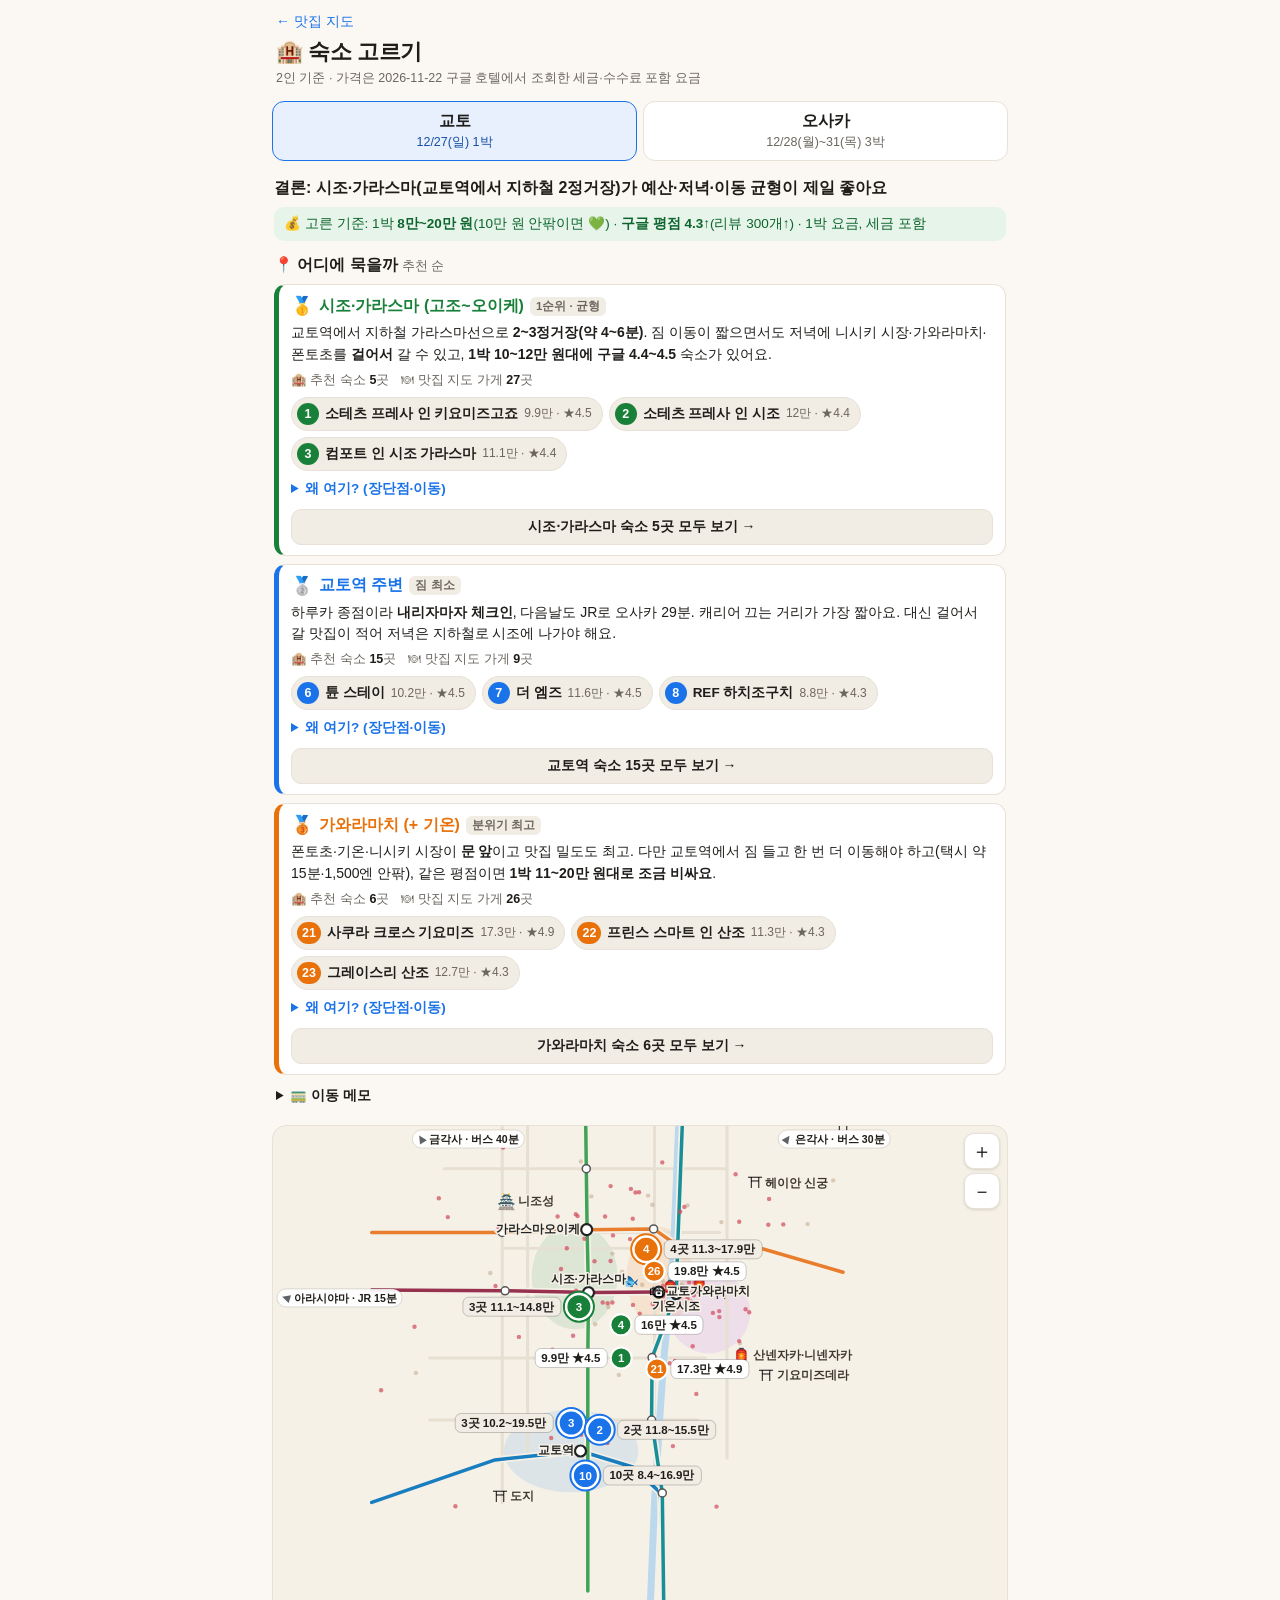
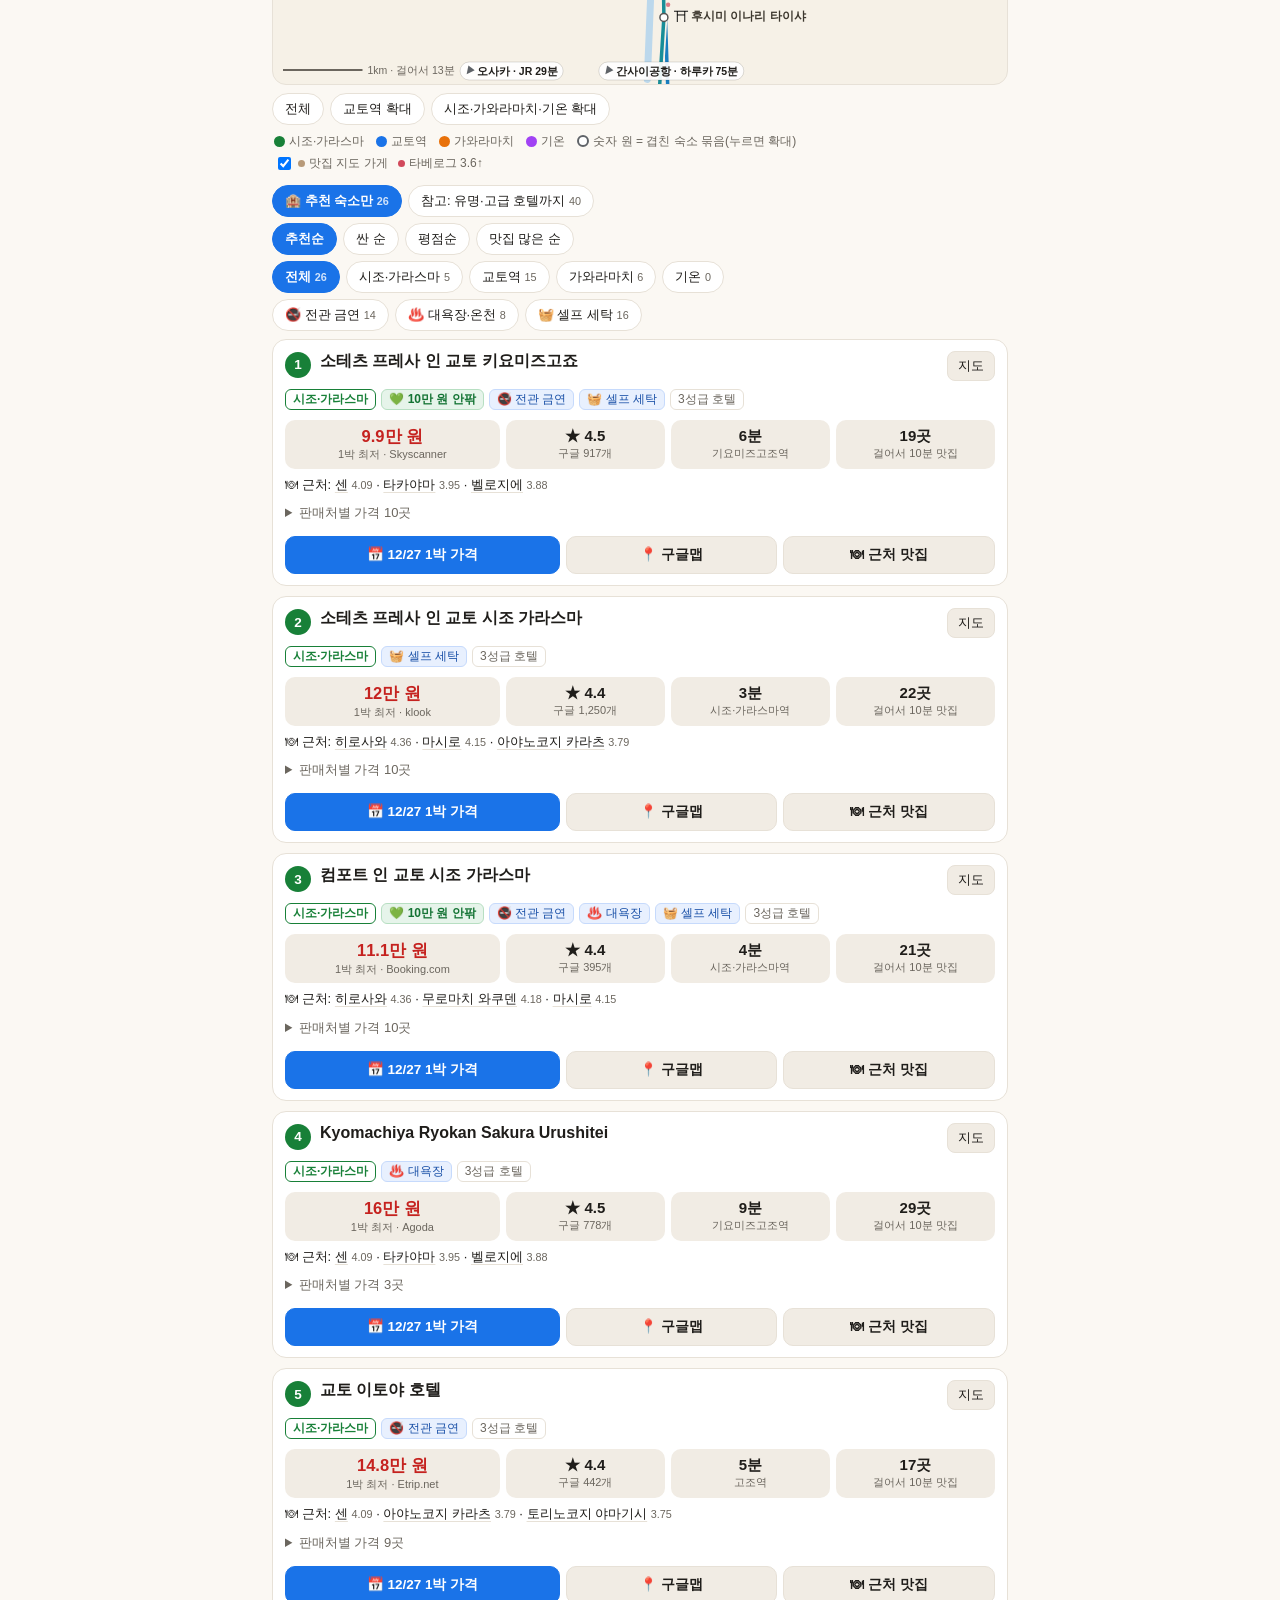
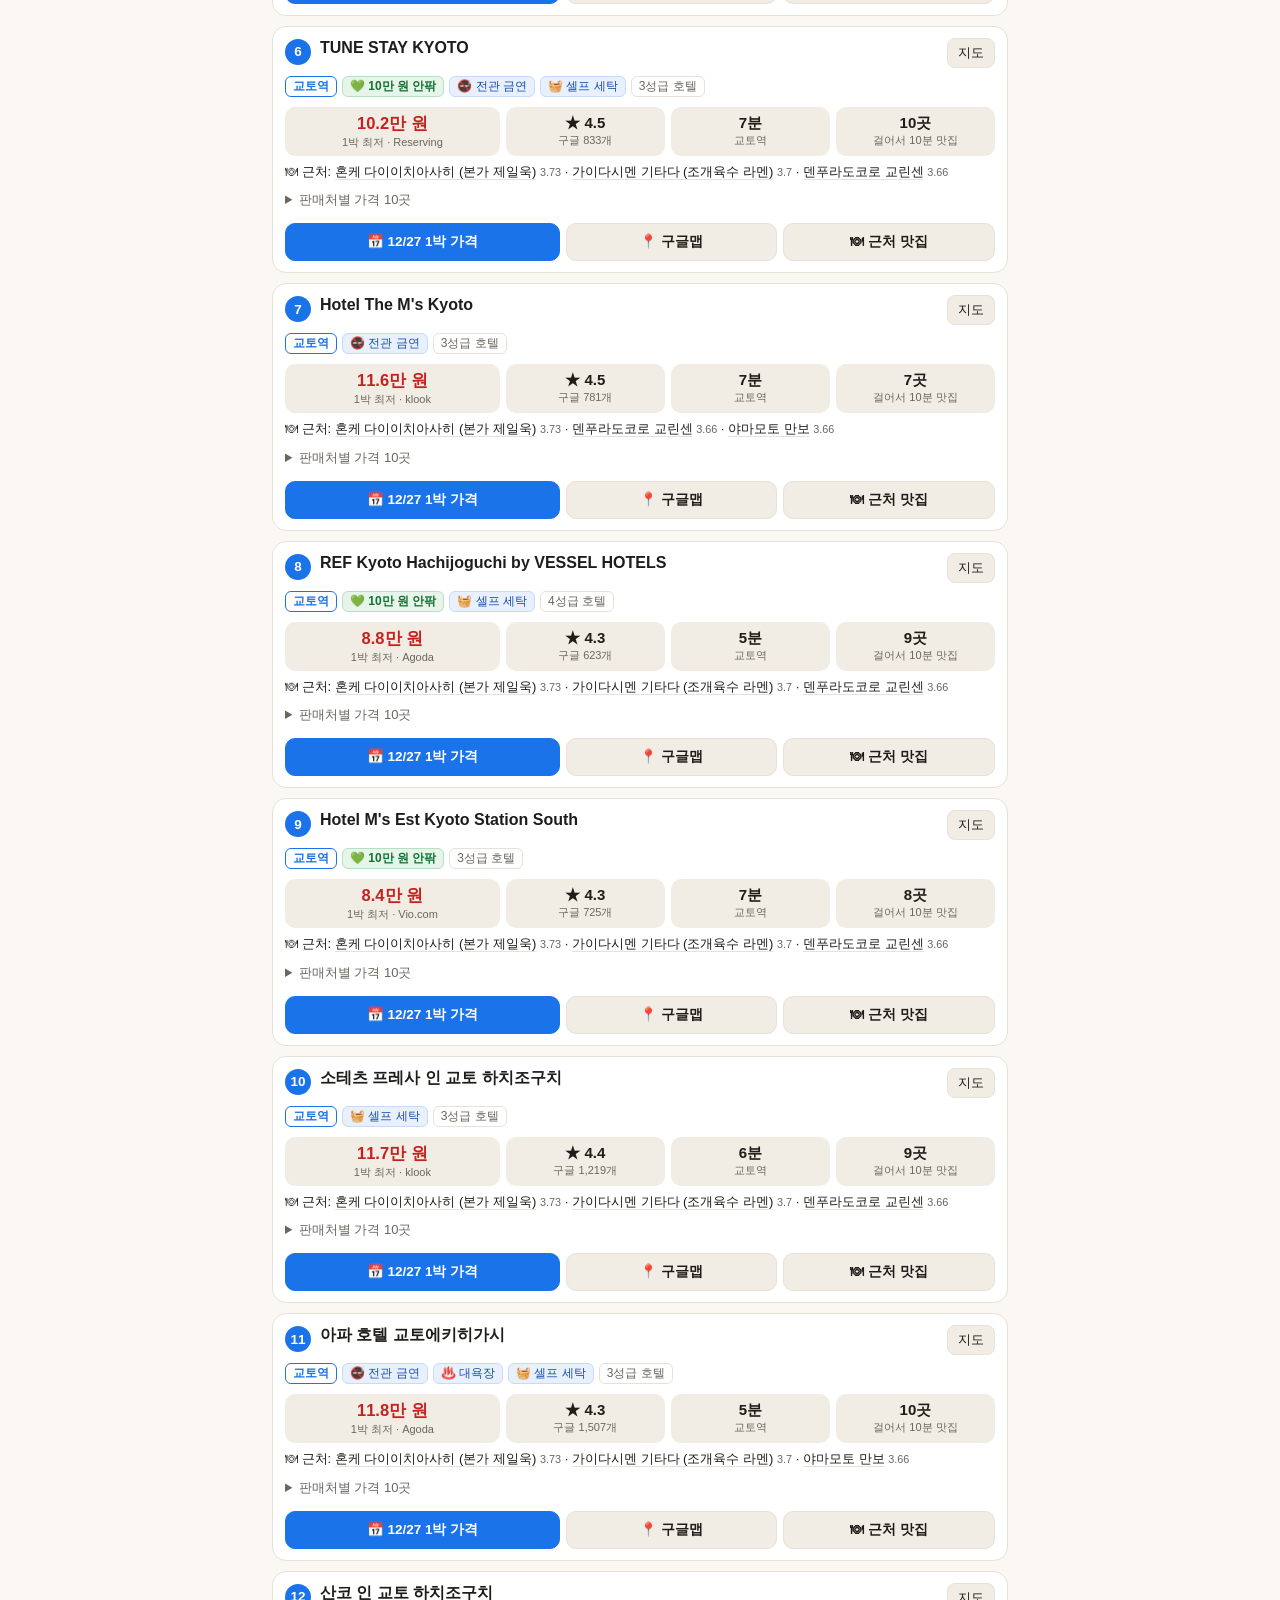
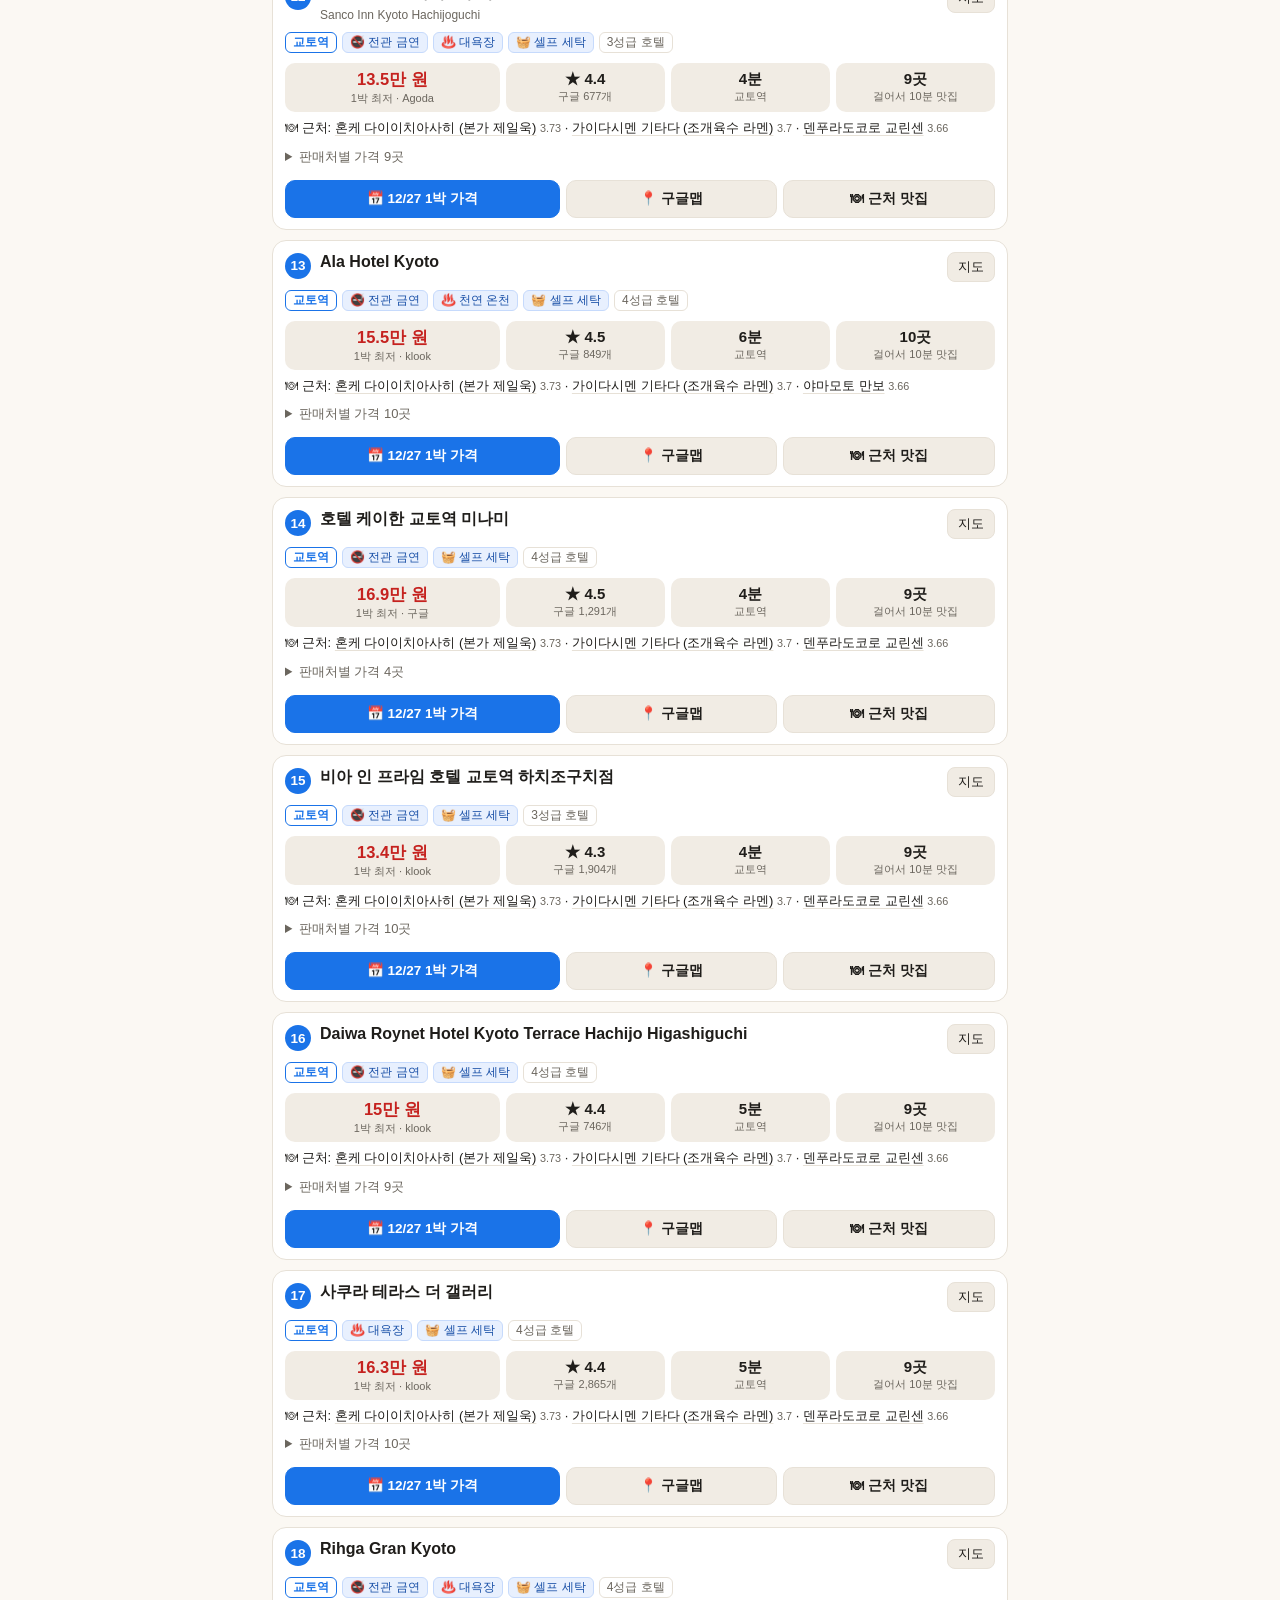
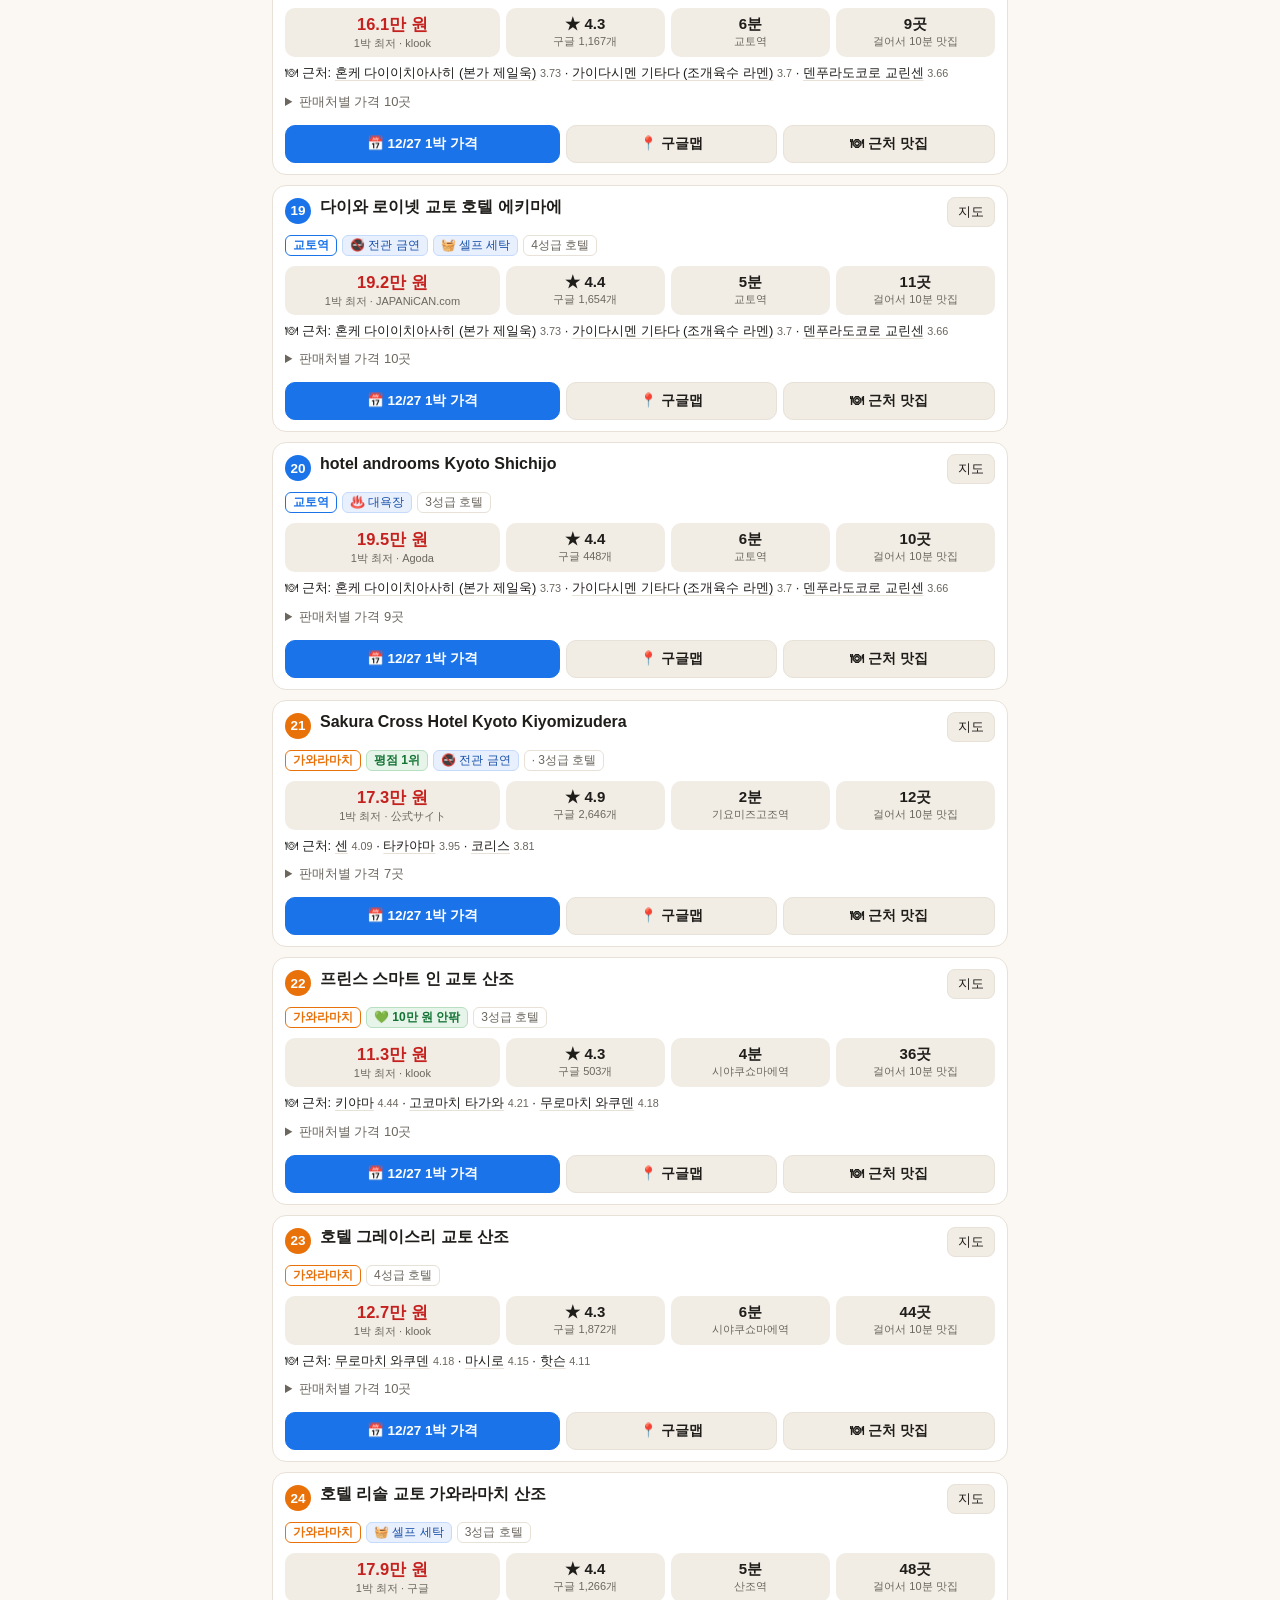
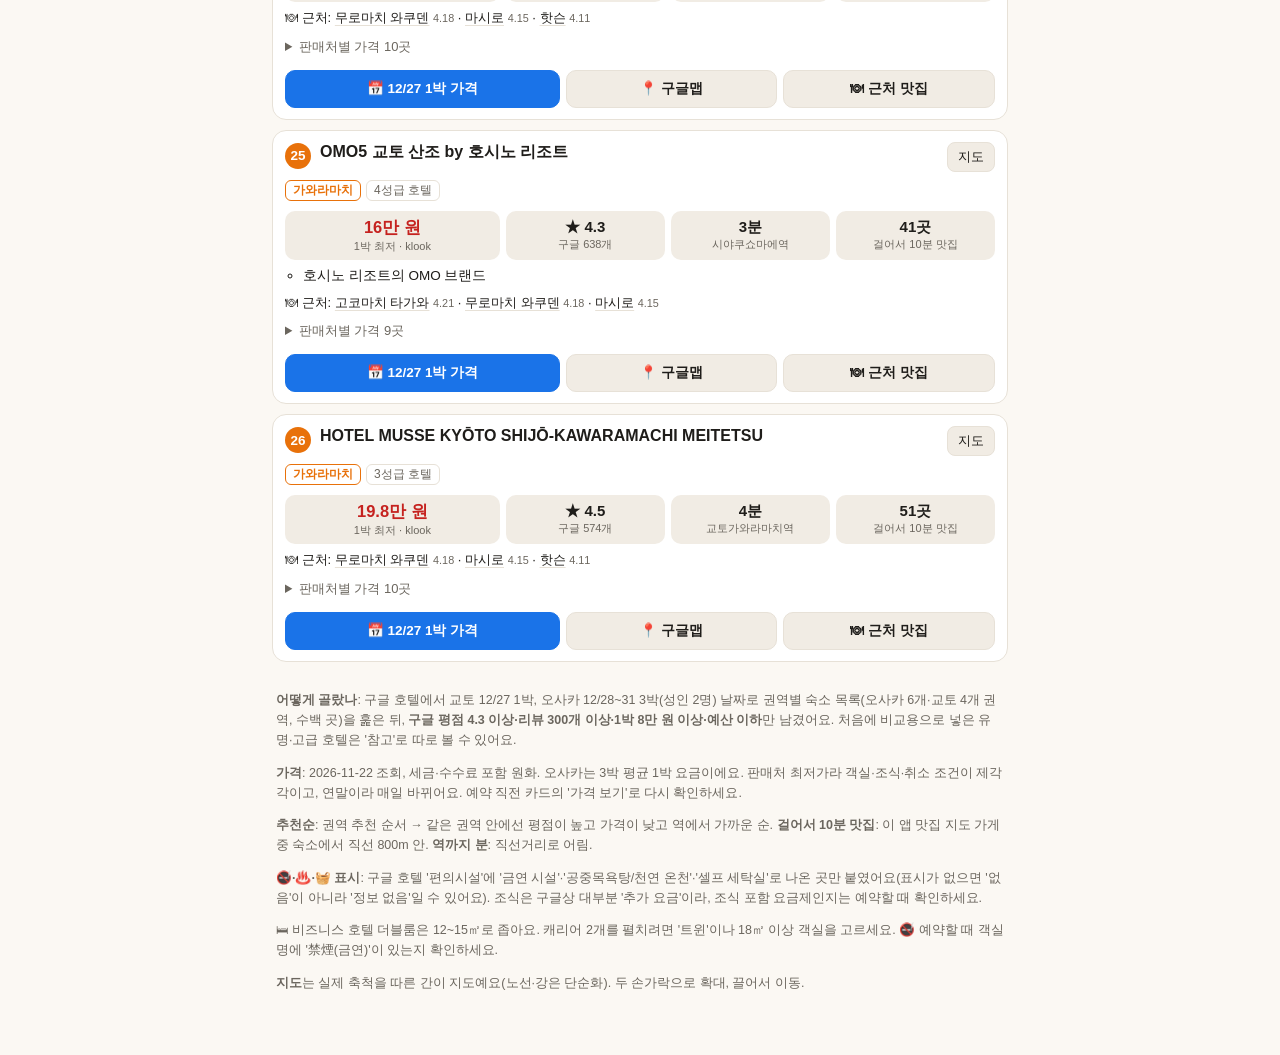
==== commit 16a13578: "Hotel page: fix dark-mode text and overlapping map labels - Declare color-scheme light dark so in-ap" ====
--- a/hotels.html
+++ b/hotels.html
@@ -4,6 +4,7 @@
 <meta charset="utf-8">
 <meta name="viewport" content="width=device-width,initial-scale=1,viewport-fit=cover">
 <title>숙소 고르기 · 교토 1박 + 오사카 3박</title>
+<meta name="color-scheme" content="light dark">
 <meta name="theme-color" content="#fbf8f3" media="(prefers-color-scheme: light)">
 <meta name="theme-color" content="#14120f" media="(prefers-color-scheme: dark)">
 <link rel="icon" href="assets/icons/icon-192.png">
--- a/assets/hotels.css
+++ b/assets/hotels.css
@@ -1,4 +1,5 @@
 :root {
+  color-scheme: light dark;
   --bg: #fbf8f3; --card: #fff; --ink: #1f1d1a; --muted: #6b665e; --line: #e7e1d7; --chip: #f1ece4; --blue: #1a73e8;
   --paper: #f6f1e7; --street: #e6dfd2; --river: #bcd8ec; --st: #ffffff;
   font-family: -apple-system, BlinkMacSystemFont, "Apple SD Gothic Neo", "Pretendard", "Noto Sans KR", "Hiragino Sans", "Noto Sans JP", "Segoe UI", sans-serif;
